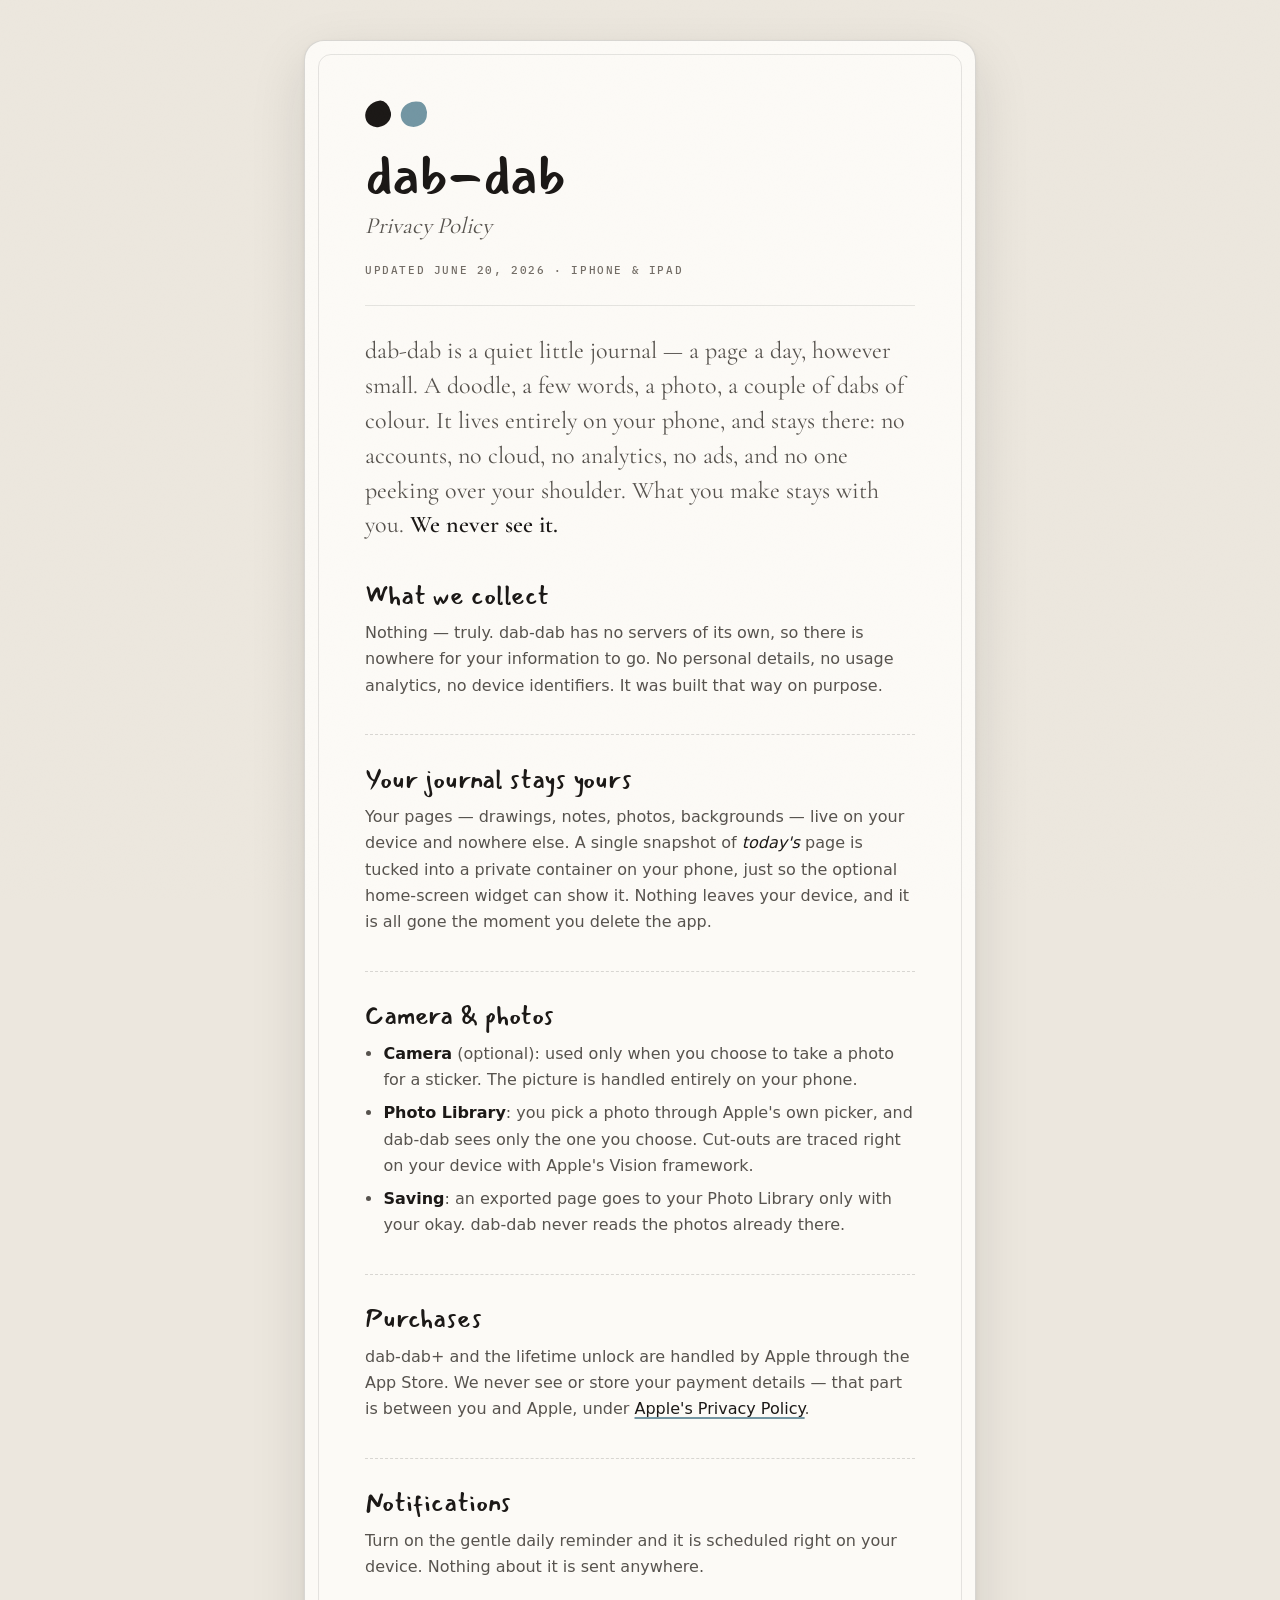
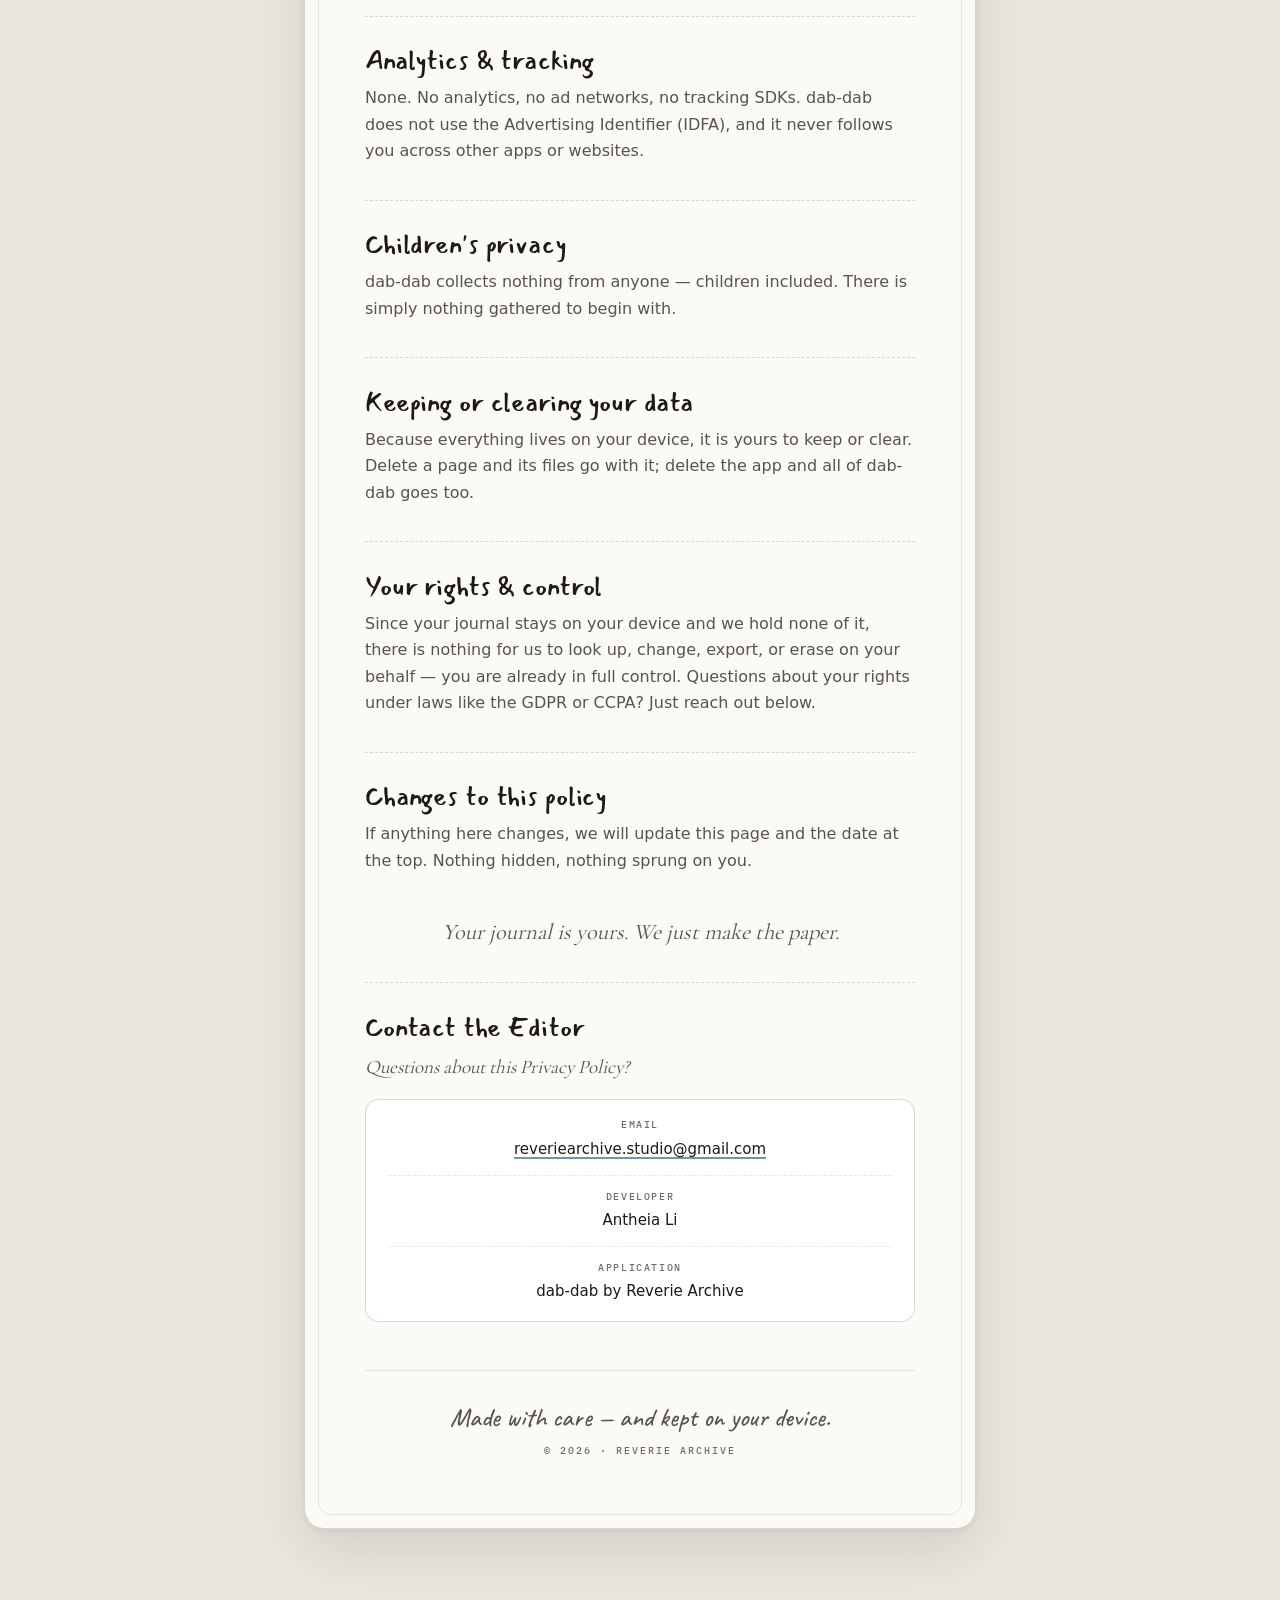
==== index.html @ 54f13fce "Add files via upload" ====
<!DOCTYPE html>
<html lang="en">
<head>
  <meta charset="utf-8">
  <meta name="viewport" content="width=device-width, initial-scale=1">
  <meta name="color-scheme" content="light dark">
  <title>dab-dab — Privacy Policy</title>
  <meta name="description" content="Privacy policy for dab-dab. A private, on-device journal that collects nothing.">

  <style>
    /* Self-hosted so this page makes ZERO network requests — fitting for a privacy policy
       (no Google Fonts hotlinking, no trackers). All faces are SIL OFL. */
    @font-face { font-family:'Mansalva'; src:url('fonts/Mansalva-Regular.ttf') format('truetype'); font-weight:400; font-display:swap; }
    @font-face { font-family:'IBM Plex Mono'; src:url('fonts/IBMPlexMono-Regular.ttf') format('truetype'); font-weight:400; font-display:swap; }
    @font-face { font-family:'IBM Plex Mono'; src:url('fonts/IBMPlexMono-Medium.ttf') format('truetype'); font-weight:500; font-display:swap; }
    @font-face { font-family:'Cormorant Garamond'; src:url('fonts/CormorantGaramond-VariableFont_wght.ttf') format('truetype'); font-weight:100 900; font-display:swap; }
    @font-face { font-family:'Caveat'; src:url('fonts/Caveat-VariableFont_wght.ttf') format('truetype'); font-weight:100 900; font-display:swap; }

    /* dab-dab design tokens (mono editorial). Light is the default; Night mirrors the app. */
    :root {
      --paper:#FCFAF6; --wall:#ECE7DE;
      --ink:#1C1917; --ink-body:#57534E; --ink-soft:#736D66;
      --line:rgba(28,25,23,0.10); --line-strong:rgba(28,25,23,0.16);
      --surface:#FFFFFF; --teal:#7396A3;
      --font-mark:'Mansalva', cursive;
      --font-mono:'IBM Plex Mono','SF Mono', ui-monospace, monospace;
      --font-serif:'Cormorant Garamond', Georgia, serif;
      --font-hand:'Caveat', cursive;
      --font-ui:-apple-system, BlinkMacSystemFont, 'Segoe UI', system-ui, sans-serif;
      --r-md:14px; --r-lg:20px;
      --grain:0.04;
    }
    @media (prefers-color-scheme: dark) {
      :root {
        --paper:#171513; --wall:#0E0D0B;
        --ink:#F2EFEA; --ink-body:#A8A29E; --ink-soft:#857F78;
        --line:rgba(242,239,234,0.12); --line-strong:rgba(242,239,234,0.2);
        --surface:#221E1A; --teal:#7DA8A3;
        --grain:0.03;
      }
    }

    * { margin:0; padding:0; box-sizing:border-box; }
    html { -webkit-text-size-adjust:100%; }
    body {
      background:var(--wall); color:var(--ink);
      font-family:var(--font-ui); font-size:16px; line-height:1.65;
      -webkit-font-smoothing:antialiased; text-rendering:optimizeLegibility;
      padding:40px 18px 72px;
    }
    /* The app's faint paper grain, laid over everything (tiny opacity keeps text crisp). */
    body::before {
      content:''; position:fixed; inset:0; z-index:50; pointer-events:none; opacity:var(--grain);
      background-image:url("data:image/svg+xml,%3Csvg width='200' height='200' xmlns='http://www.w3.org/2000/svg'%3E%3Cfilter id='n'%3E%3CfeTurbulence type='fractalNoise' baseFrequency='0.65' numOctaves='3' stitchTiles='stitch'/%3E%3C/filter%3E%3Crect width='100%25' height='100%25' filter='url(%23n)' opacity='0.15'/%3E%3C/svg%3E");
    }

    /* A single warm page, like a day in the journal. */
    .sheet {
      position:relative; max-width:42rem; margin:0 auto;
      background:var(--paper); border:1px solid var(--line-strong); border-radius:var(--r-lg);
      box-shadow:0 2px 5px rgba(28,25,23,0.06), 0 20px 56px rgba(28,25,23,0.12);
      padding:clamp(34px, 6vw, 60px);
    }
    /* A faint inset "matte" frame — the app's bordered-photo edge, applied to the page itself. */
    .sheet::after {
      content:''; position:absolute; inset:13px; pointer-events:none;
      border:1px solid var(--line); border-radius:calc(var(--r-lg) - 7px);
    }

    /* Two dry-brush dabs — the app icon, in CSS. Ink + the one drop of colour. */
    .dabs { display:flex; gap:10px; margin-bottom:20px; }
    .dab { width:26px; height:26px; border-radius:62% 38% 54% 46% / 56% 52% 48% 44%; }
    .dab.ink  { background:var(--ink);  transform:rotate(-9deg); }
    .dab.teal { background:var(--teal); transform:rotate(11deg); }

    h1 { font-family:var(--font-mark); font-weight:400; font-size:clamp(42px, 10vw, 58px);
         line-height:1; letter-spacing:-0.01em; }
    .subtitle { font-family:var(--font-serif); font-style:italic; font-size:1.45rem;
                color:var(--ink-body); margin-top:2px; }
    .meta { font-family:var(--font-mono); font-size:11px; font-weight:500; letter-spacing:1.6px;
            text-transform:uppercase; color:var(--ink-soft); margin-top:16px; }

    .rule { border:0; border-top:1px solid var(--line); margin:26px 0 28px; }

    .lede { font-family:var(--font-serif); font-size:1.5rem; line-height:1.45; color:var(--ink-body); }
    .lede strong { color:var(--ink); font-weight:600; }
    .closing { font-family:var(--font-serif); font-style:italic; font-size:1.4rem; line-height:1.4;
      color:var(--ink-body); text-align:center; margin:2.6rem 0 .2rem; }

    h2 { font-family:var(--font-mark); font-weight:400; font-size:1.6rem; line-height:1.12;
         letter-spacing:-0.005em; margin:2.2rem 0 .6rem; padding-top:1.9rem;
         border-top:1px dashed var(--line-strong); }     /* dashed section rule, like a sticker edge */
    h2:first-of-type { border-top:0; padding-top:.2rem; }
    p { margin:.55rem 0; color:var(--ink-body); }
    p.body-ink { color:var(--ink); }
    ul { padding-left:1.15rem; margin:.5rem 0; color:var(--ink-body); }
    li { margin:.42rem 0; }
    strong { color:var(--ink); font-weight:600; }
    em { color:var(--ink); }

    a { color:var(--ink); text-decoration-line:underline; text-decoration-color:var(--teal);
        text-underline-offset:3px; text-decoration-thickness:1.5px; }
    a:hover { text-decoration-thickness:2.5px; }

    .contact-sub { font-family:var(--font-serif); font-style:italic; font-size:1.2rem;
      color:var(--ink-body); margin:.1rem 0 .1rem; }
    .contact-card { margin-top:1rem; padding:4px 22px; background:var(--surface);
      border:1px solid var(--line-strong); border-radius:var(--r-md); }
    .field { display:flex; flex-direction:column; align-items:center; text-align:center; gap:3px;
             padding:13px 0; border-bottom:1px dashed var(--line); }   /* dashed field rules, echoing the dividers */
    .field:last-child { border-bottom:0; }
    .field .label { font-family:var(--font-mono); font-size:10px; font-weight:500;
      letter-spacing:1.6px; text-transform:uppercase; color:var(--ink-soft); }
    .field .value, .field a { font-family:var(--font-ui); font-size:15px; color:var(--ink); }

    footer { margin-top:3rem; padding-top:1.4rem; border-top:1px solid var(--line); text-align:center; }
    .sig { font-family:var(--font-hand); font-weight:500; font-size:1.65rem; line-height:1.2; color:var(--ink-body); }
    .imprint { font-family:var(--font-mono); font-size:10px; font-weight:500; letter-spacing:2px;
               text-transform:uppercase; color:var(--ink-soft); margin-top:8px; }

    @media (max-width:480px) { body { padding:16px 10px 48px; } .lede { font-size:1.3rem; } }
  </style>
</head>
<body>
  <main class="sheet">
    <div class="dabs" aria-hidden="true"><span class="dab ink"></span><span class="dab teal"></span></div>

    <h1>dab-dab</h1>
    <p class="subtitle">Privacy Policy</p>
    <p class="meta">Updated June 20, 2026 · iPhone &amp; iPad</p>

    <hr class="rule">

    <p class="lede">
      dab-dab is a quiet little journal — a page a day, however small. A doodle, a few words, a
      photo, a couple of dabs of colour. It lives entirely on your phone, and stays there: no
      accounts, no cloud, no analytics, no ads, and no one peeking over your shoulder. What you make
      stays with you. <strong>We never see it.</strong>
    </p>

    <h2>What we collect</h2>
    <p>
      Nothing — truly. dab-dab has no servers of its own, so there is nowhere for your information to
      go. No personal details, no usage analytics, no device identifiers. It was built that way on
      purpose.
    </p>

    <h2>Your journal stays yours</h2>
    <p>
      Your pages — drawings, notes, photos, backgrounds — live on your device and nowhere else. A
      single snapshot of <em>today's</em> page is tucked into a private container on your phone, just
      so the optional home-screen widget can show it. Nothing leaves your device, and it is all gone
      the moment you delete the app.
    </p>

    <h2>Camera &amp; photos</h2>
    <ul>
      <li><strong>Camera</strong> (optional): used only when you choose to take a photo for a sticker.
        The picture is handled entirely on your phone.</li>
      <li><strong>Photo Library</strong>: you pick a photo through Apple's own picker, and dab-dab
        sees only the one you choose. Cut-outs are traced right on your device with Apple's Vision
        framework.</li>
      <li><strong>Saving</strong>: an exported page goes to your Photo Library only with your okay.
        dab-dab never reads the photos already there.</li>
    </ul>

    <h2>Purchases</h2>
    <p>
      dab-dab+ and the lifetime unlock are handled by Apple through the App Store. We never see or
      store your payment details — that part is between you and Apple, under
      <a href="https://www.apple.com/legal/privacy/">Apple's Privacy Policy</a>.
    </p>

    <h2>Notifications</h2>
    <p>
      Turn on the gentle daily reminder and it is scheduled right on your device. Nothing about it is
      sent anywhere.
    </p>

    <h2>Analytics &amp; tracking</h2>
    <p>
      None. No analytics, no ad networks, no tracking SDKs. dab-dab does not use the Advertising
      Identifier (IDFA), and it never follows you across other apps or websites.
    </p>

    <h2>Children's privacy</h2>
    <p>
      dab-dab collects nothing from anyone — children included. There is simply nothing gathered to
      begin with.
    </p>

    <h2>Keeping or clearing your data</h2>
    <p>
      Because everything lives on your device, it is yours to keep or clear. Delete a page and its
      files go with it; delete the app and all of dab-dab goes too.
    </p>

    <h2>Your rights &amp; control</h2>
    <p>
      Since your journal stays on your device and we hold none of it, there is nothing for us to look
      up, change, export, or erase on your behalf — you are already in full control. Questions about
      your rights under laws like the GDPR or CCPA? Just reach out below.
    </p>

    <h2>Changes to this policy</h2>
    <p>
      If anything here changes, we will update this page and the date at the top. Nothing hidden,
      nothing sprung on you.
    </p>

    <p class="closing">Your journal is yours. We just make the paper.</p>

    <h2>Contact the Editor</h2>
    <p class="contact-sub">Questions about this Privacy Policy?</p>
    <div class="contact-card">
      <div class="field">
        <span class="label">Email</span>
        <a href="mailto:reveriearchive.studio@gmail.com">reveriearchive.studio@gmail.com</a>
      </div>
      <div class="field">
        <span class="label">Developer</span>
        <span class="value">Antheia Li</span>
      </div>
      <div class="field">
        <span class="label">Application</span>
        <span class="value">dab-dab by Reverie Archive</span>
      </div>
    </div>

    <footer>
      <p class="sig">Made with care — and kept on your device.</p>
      <p class="imprint">© 2026 · Reverie Archive</p>
    </footer>
  </main>
</body>
</html>
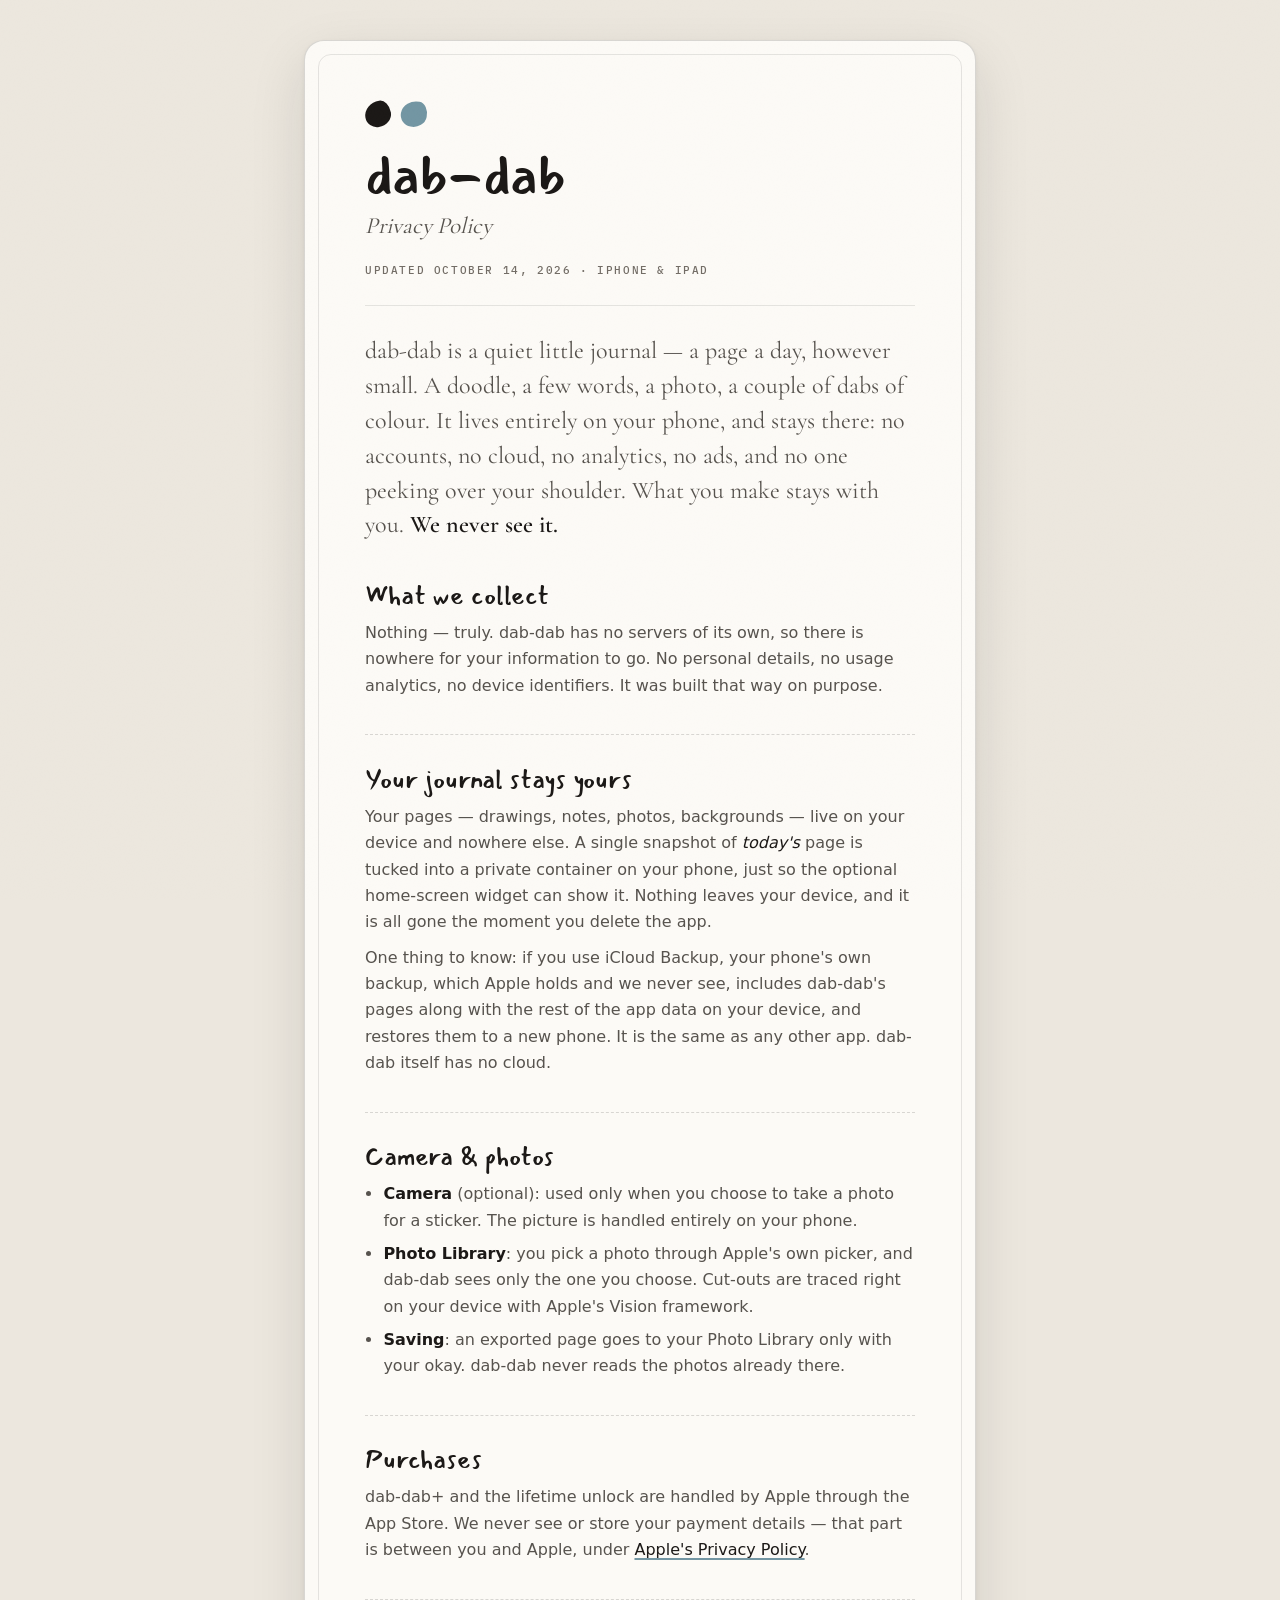
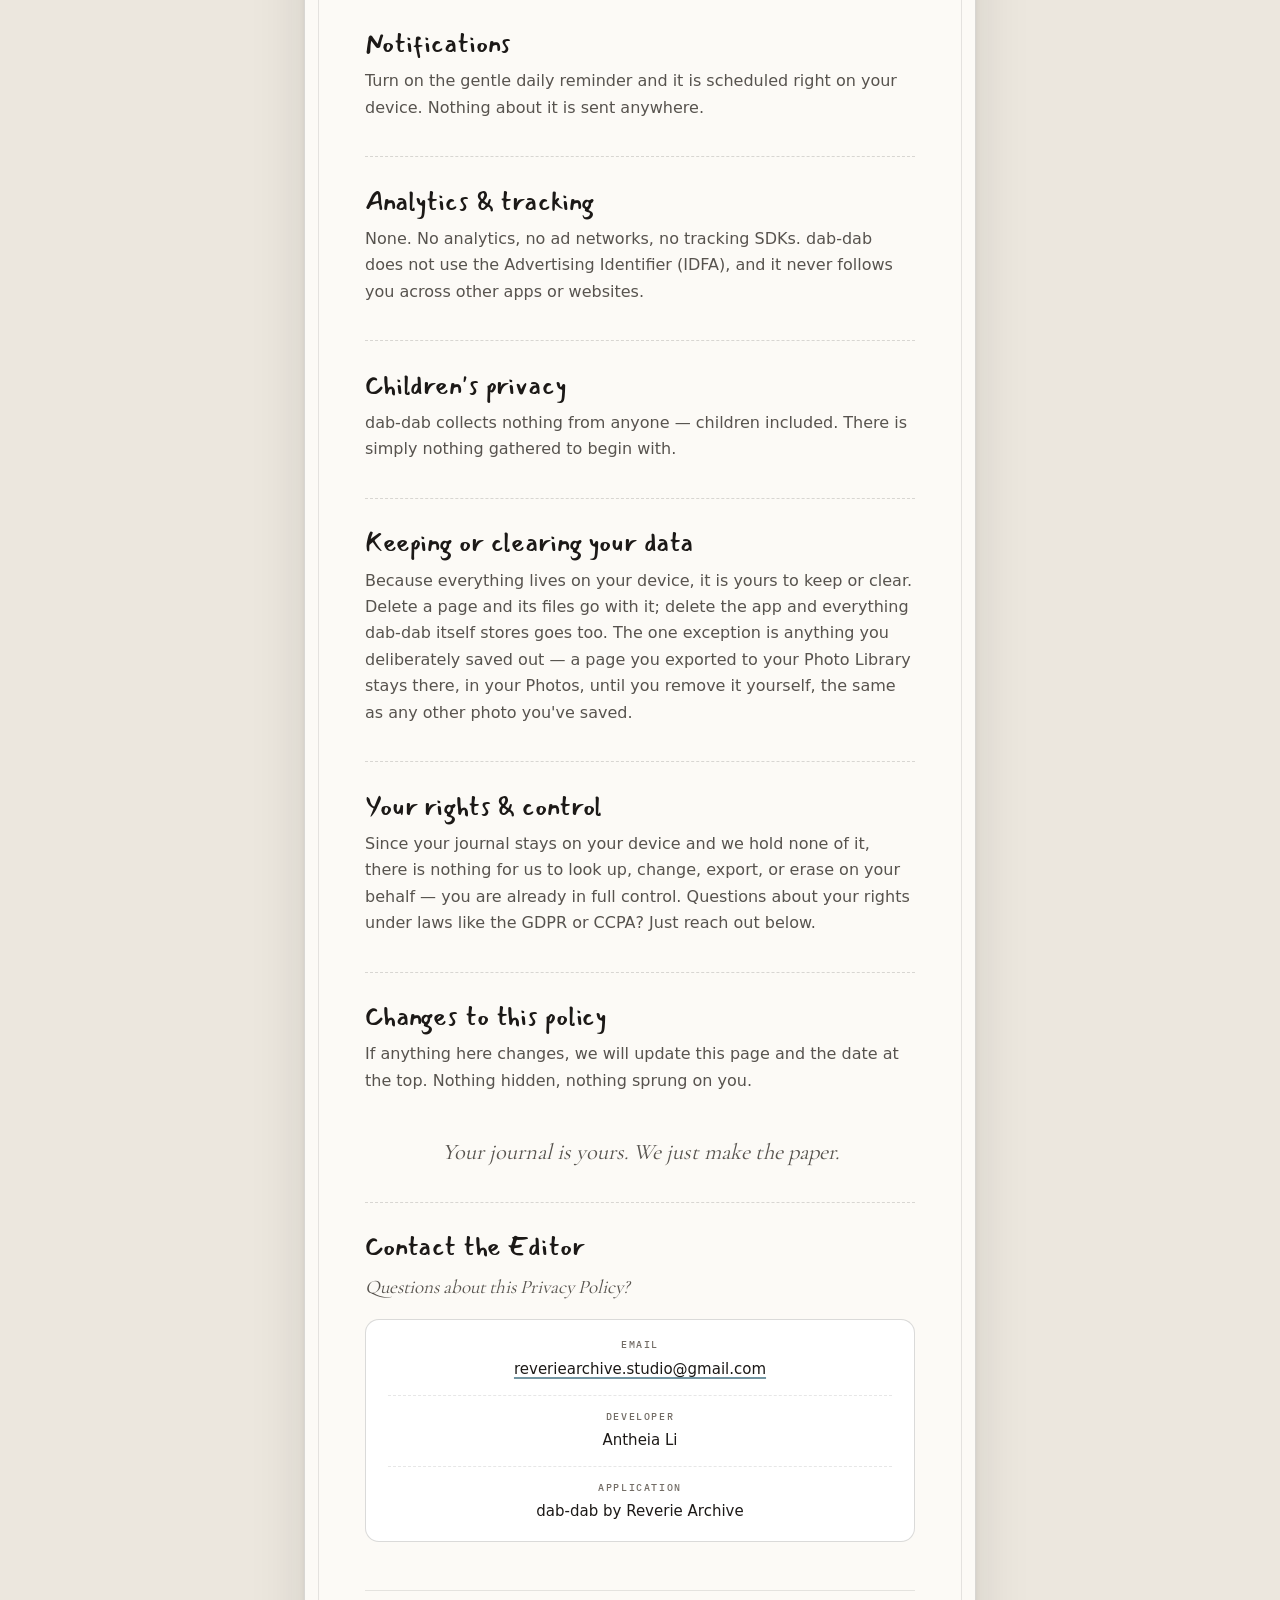
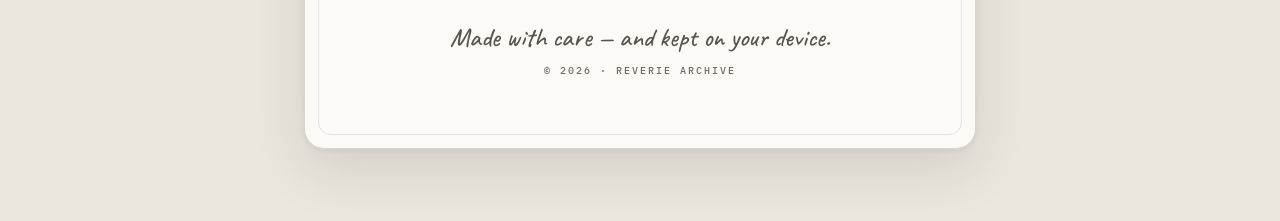
==== commit 704b4486: "Add files via upload" ====
--- a/index.html
+++ b/index.html
@@ -127,7 +127,7 @@
 
     <h1>dab-dab</h1>
     <p class="subtitle">Privacy Policy</p>
-    <p class="meta">Updated June 20, 2026 · iPhone &amp; iPad</p>
+    <p class="meta">Updated October 14, 2026 · iPhone &amp; iPad</p>
 
     <hr class="rule">
 
@@ -151,6 +151,11 @@
       single snapshot of <em>today's</em> page is tucked into a private container on your phone, just
       so the optional home-screen widget can show it. Nothing leaves your device, and it is all gone
       the moment you delete the app.
+    </p>
+    <p>
+      One thing to know: if you use iCloud Backup, your phone's own backup, which Apple holds and we
+      never see, includes dab-dab's pages along with the rest of the app data on your device, and
+      restores them to a new phone. It is the same as any other app. dab-dab itself has no cloud.
     </p>
 
     <h2>Camera &amp; photos</h2>
@@ -192,7 +197,10 @@
     <h2>Keeping or clearing your data</h2>
     <p>
       Because everything lives on your device, it is yours to keep or clear. Delete a page and its
-      files go with it; delete the app and all of dab-dab goes too.
+      files go with it; delete the app and everything dab-dab itself stores goes too. The one
+      exception is anything you deliberately saved out — a page you exported to your Photo Library
+      stays there, in your Photos, until you remove it yourself, the same as any other photo you've
+      saved.
     </p>
 
     <h2>Your rights &amp; control</h2>
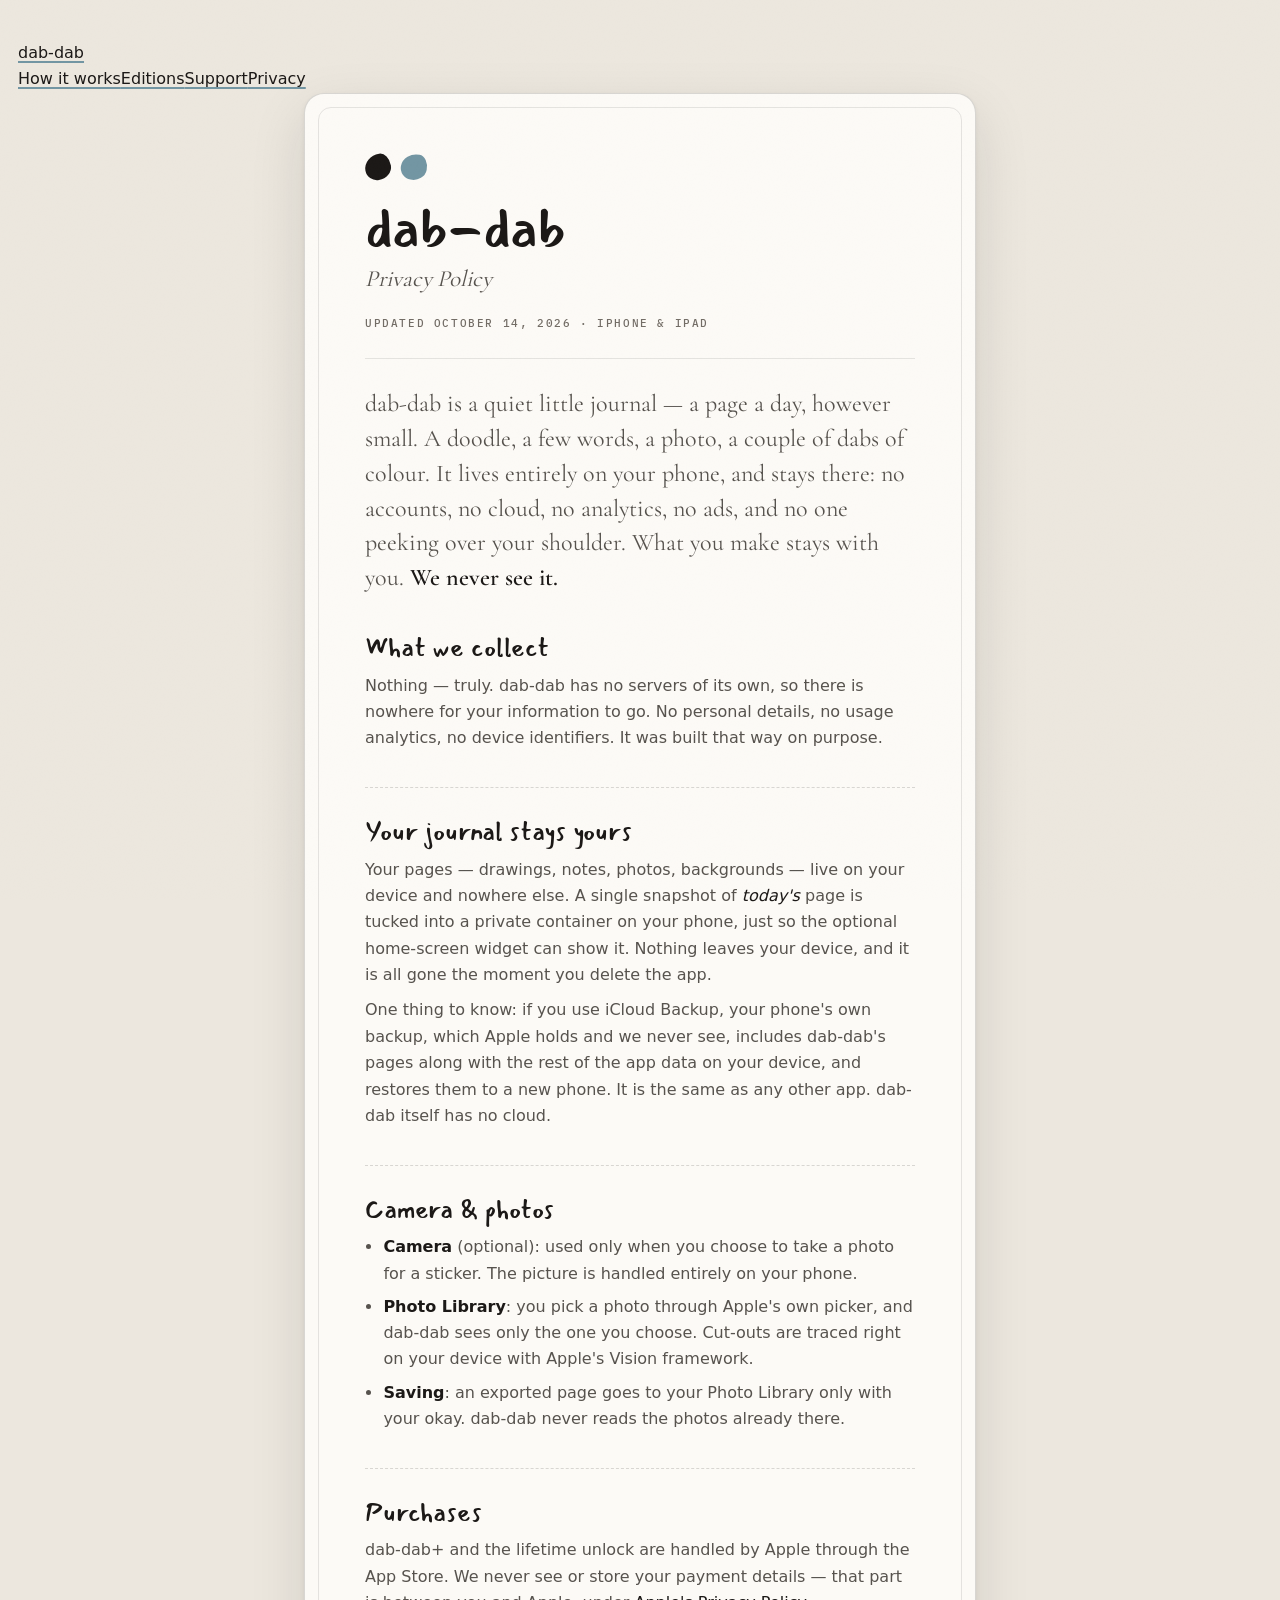
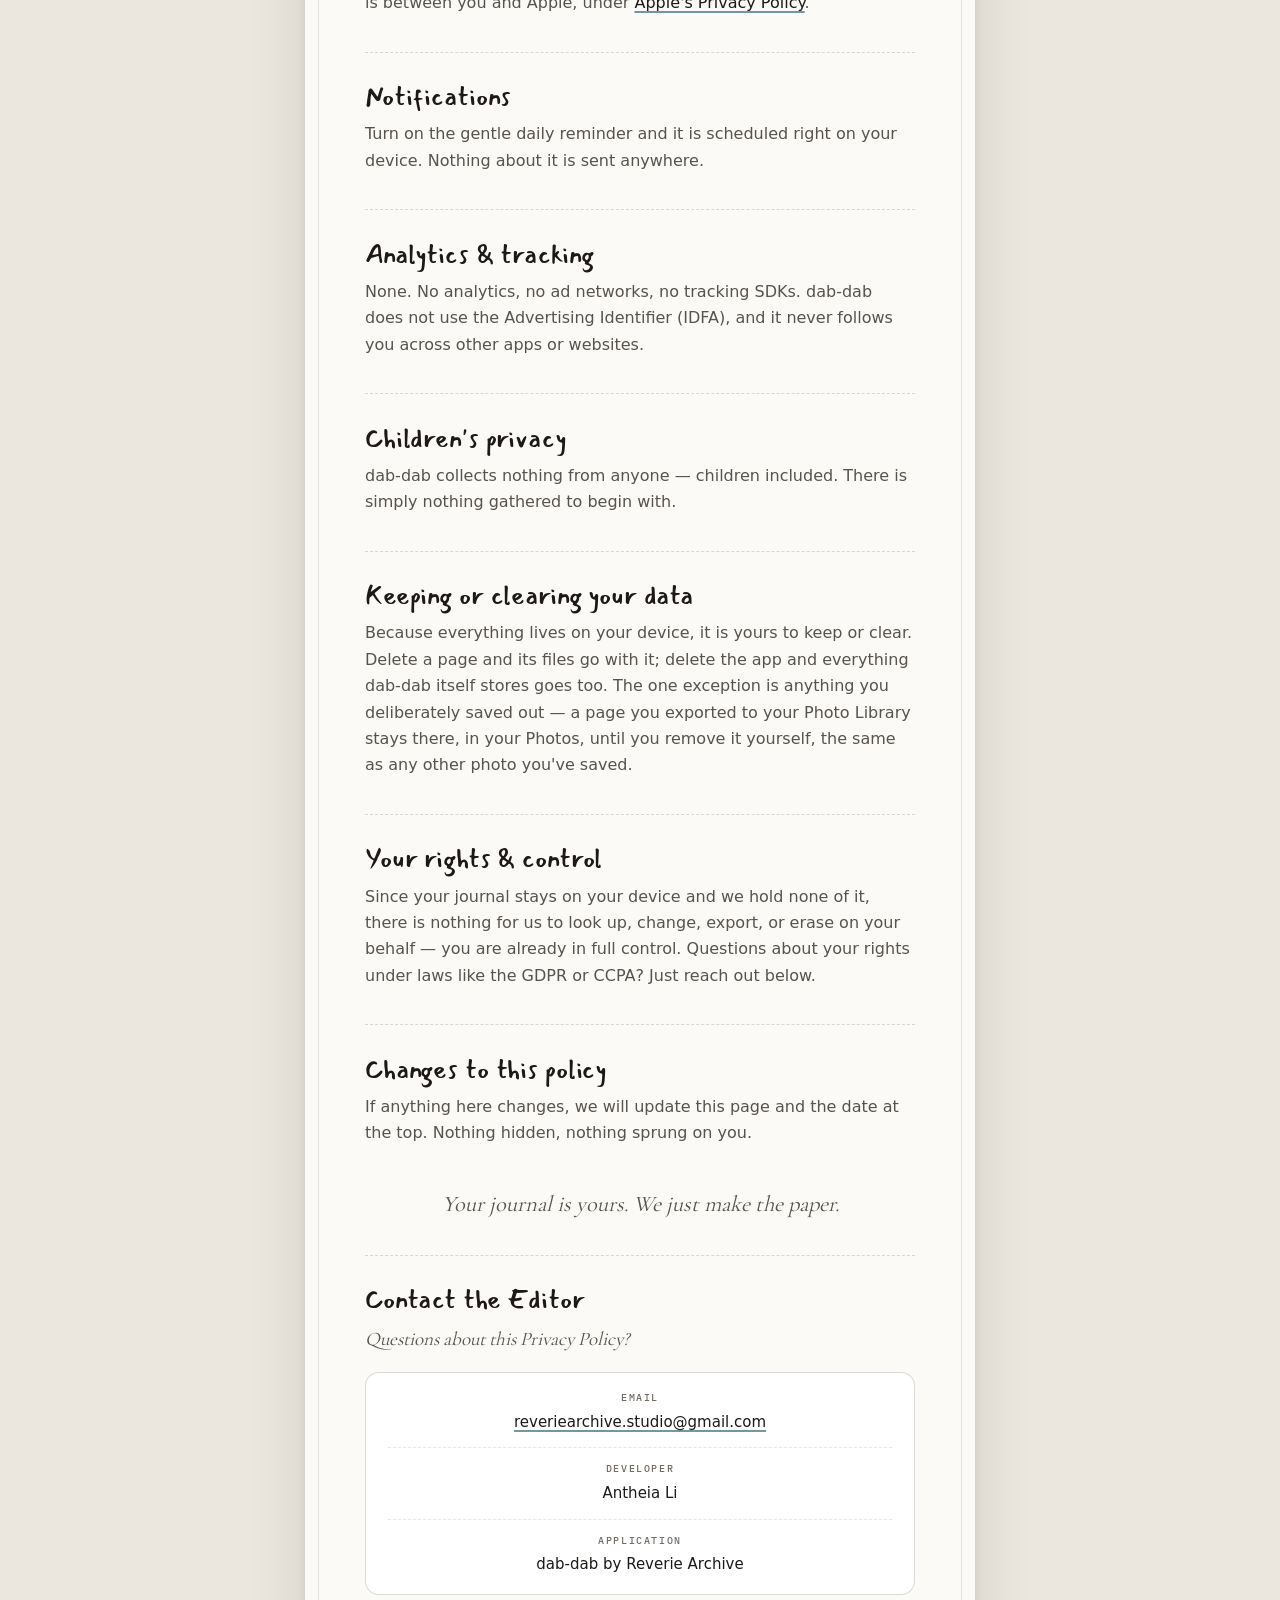
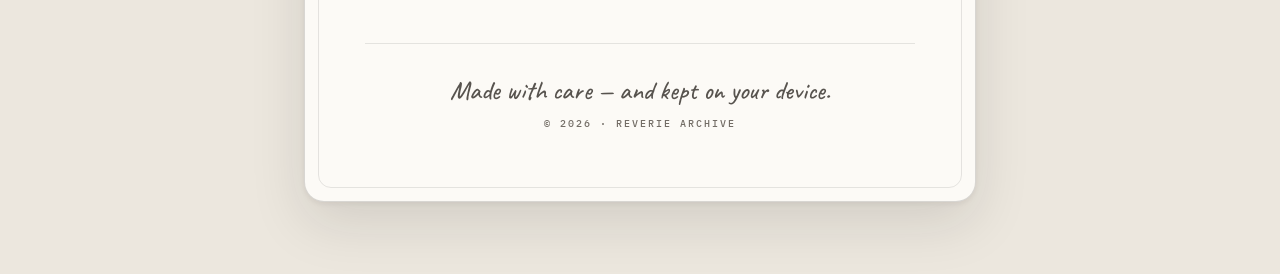
==== commit c1282eb0: "Add files via upload" ====
--- a/index.html
+++ b/index.html
@@ -120,8 +120,15 @@
 
     @media (max-width:480px) { body { padding:16px 10px 48px; } .lede { font-size:1.3rem; } }
   </style>
+  <link rel="stylesheet" href="styles.css">
 </head>
 <body>
+  <header class="site-header">
+    <nav class="nav" aria-label="Primary navigation">
+      <a class="wordmark" href="https://dab-dab.antheiayl.chatgpt.site/">dab-dab</a>
+      <div class="nav-links"><a href="https://dab-dab.antheiayl.chatgpt.site/how-it-works">How it works</a><a href="https://dab-dab.antheiayl.chatgpt.site/editions">Editions</a><a href="support.html">Support</a><a href="index.html" aria-current="page">Privacy</a></div>
+    </nav>
+  </header>
   <main class="sheet">
     <div class="dabs" aria-hidden="true"><span class="dab ink"></span><span class="dab teal"></span></div>
 
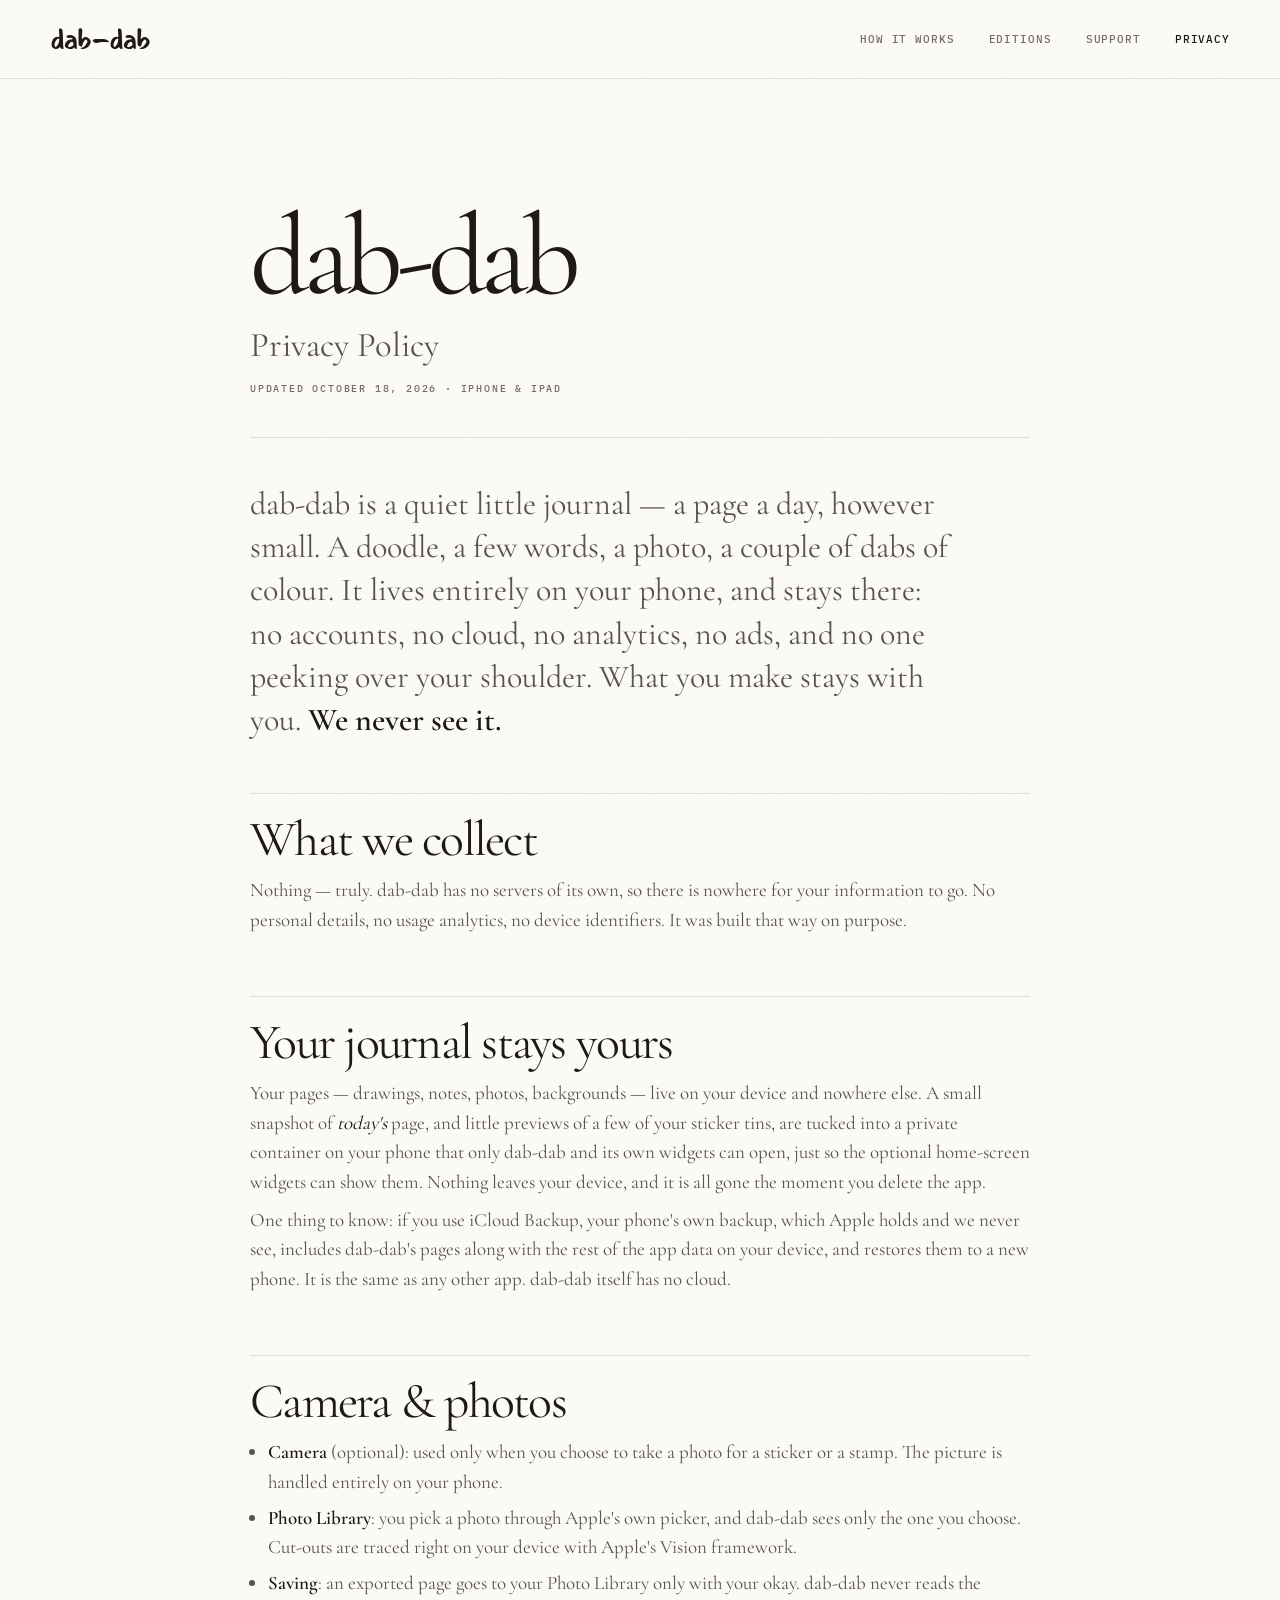
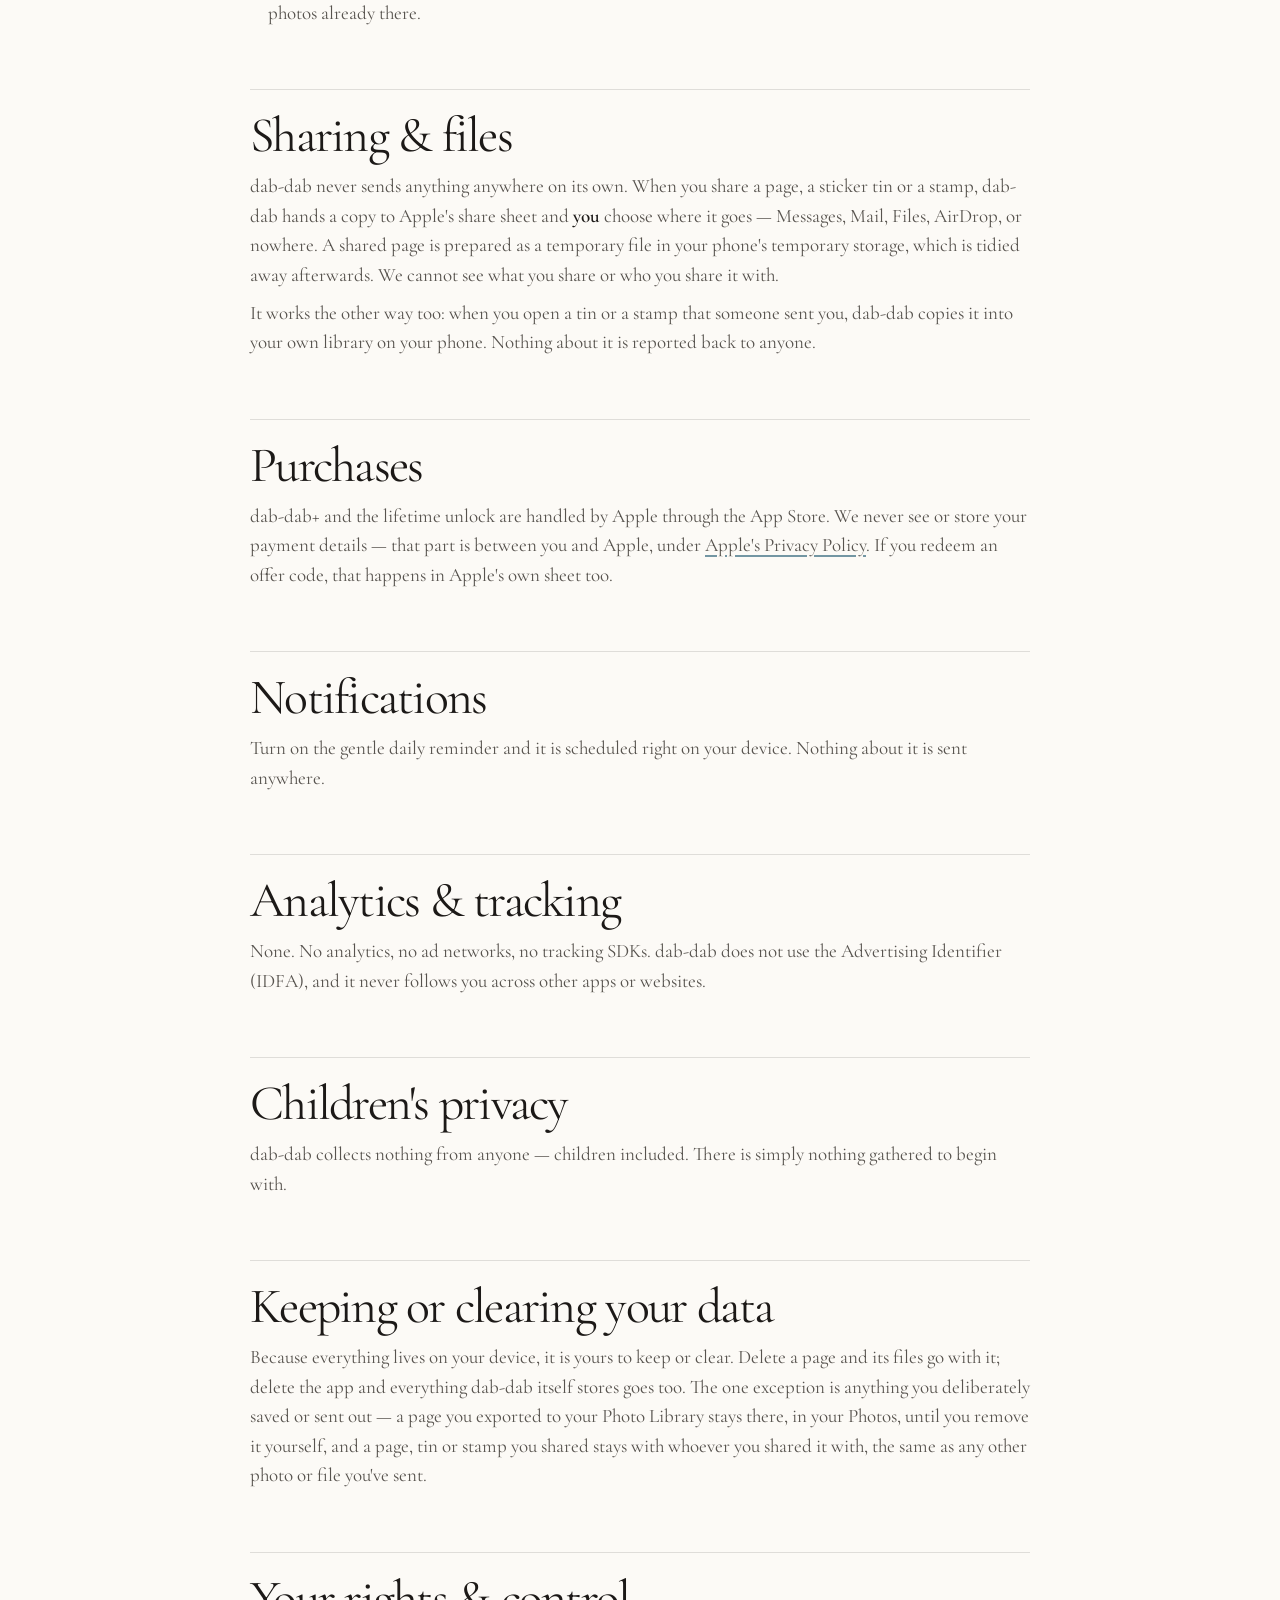
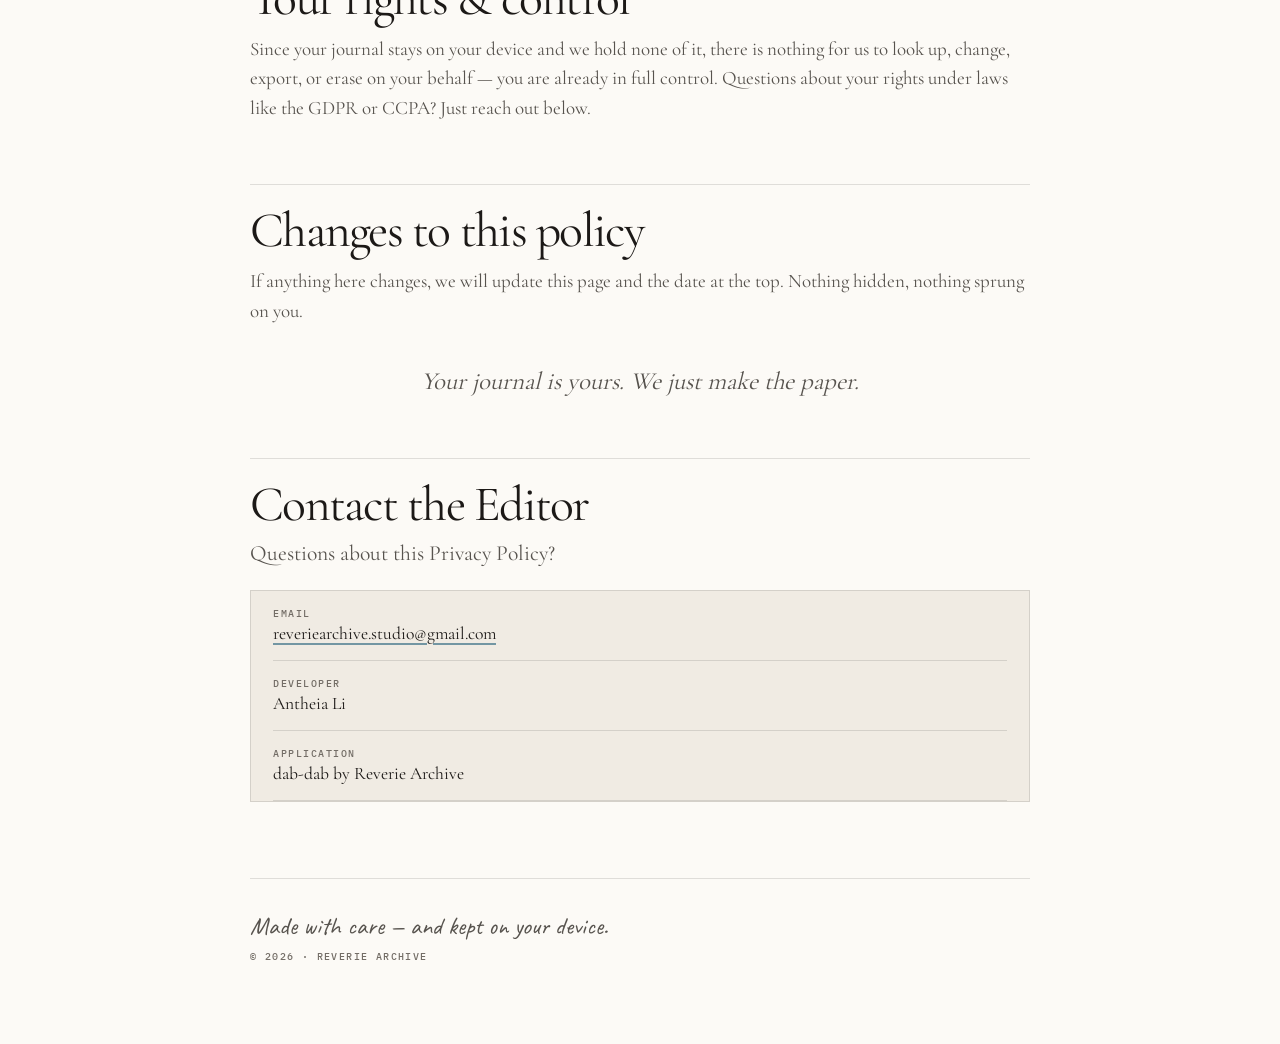
==== commit 41241e83: "Add files via upload" ====
--- a/index.html
+++ b/index.html
@@ -134,7 +134,7 @@
 
     <h1>dab-dab</h1>
     <p class="subtitle">Privacy Policy</p>
-    <p class="meta">Updated October 14, 2026 · iPhone &amp; iPad</p>
+    <p class="meta">Updated October 18, 2026 · iPhone &amp; iPad</p>
 
     <hr class="rule">
 
@@ -155,9 +155,10 @@
     <h2>Your journal stays yours</h2>
     <p>
       Your pages — drawings, notes, photos, backgrounds — live on your device and nowhere else. A
-      single snapshot of <em>today's</em> page is tucked into a private container on your phone, just
-      so the optional home-screen widget can show it. Nothing leaves your device, and it is all gone
-      the moment you delete the app.
+      small snapshot of <em>today's</em> page, and little previews of a few of your sticker tins, are
+      tucked into a private container on your phone that only dab-dab and its own widgets can open,
+      just so the optional home-screen widgets can show them. Nothing leaves your device, and it is
+      all gone the moment you delete the app.
     </p>
     <p>
       One thing to know: if you use iCloud Backup, your phone's own backup, which Apple holds and we
@@ -167,8 +168,8 @@
 
     <h2>Camera &amp; photos</h2>
     <ul>
-      <li><strong>Camera</strong> (optional): used only when you choose to take a photo for a sticker.
-        The picture is handled entirely on your phone.</li>
+      <li><strong>Camera</strong> (optional): used only when you choose to take a photo for a sticker
+        or a stamp. The picture is handled entirely on your phone.</li>
       <li><strong>Photo Library</strong>: you pick a photo through Apple's own picker, and dab-dab
         sees only the one you choose. Cut-outs are traced right on your device with Apple's Vision
         framework.</li>
@@ -176,11 +177,25 @@
         dab-dab never reads the photos already there.</li>
     </ul>
 
+    <h2>Sharing &amp; files</h2>
+    <p>
+      dab-dab never sends anything anywhere on its own. When you share a page, a sticker tin or a
+      stamp, dab-dab hands a copy to Apple's share sheet and <strong>you</strong> choose where it goes
+      — Messages, Mail, Files, AirDrop, or nowhere. A shared page is prepared as a temporary file in
+      your phone's temporary storage, which is tidied away afterwards. We cannot see what you share
+      or who you share it with.
+    </p>
+    <p>
+      It works the other way too: when you open a tin or a stamp that someone sent you, dab-dab copies
+      it into your own library on your phone. Nothing about it is reported back to anyone.
+    </p>
+
     <h2>Purchases</h2>
     <p>
       dab-dab+ and the lifetime unlock are handled by Apple through the App Store. We never see or
       store your payment details — that part is between you and Apple, under
-      <a href="https://www.apple.com/legal/privacy/">Apple's Privacy Policy</a>.
+      <a href="https://www.apple.com/legal/privacy/">Apple's Privacy Policy</a>. If you redeem an
+      offer code, that happens in Apple's own sheet too.
     </p>
 
     <h2>Notifications</h2>
@@ -205,9 +220,9 @@
     <p>
       Because everything lives on your device, it is yours to keep or clear. Delete a page and its
       files go with it; delete the app and everything dab-dab itself stores goes too. The one
-      exception is anything you deliberately saved out — a page you exported to your Photo Library
-      stays there, in your Photos, until you remove it yourself, the same as any other photo you've
-      saved.
+      exception is anything you deliberately saved or sent out — a page you exported to your Photo
+      Library stays there, in your Photos, until you remove it yourself, and a page, tin or stamp you
+      shared stays with whoever you shared it with, the same as any other photo or file you've sent.
     </p>
 
     <h2>Your rights &amp; control</h2>
--- a/styles.css
+++ b/styles.css
@@ -0,0 +1,112 @@
+:root {
+  --paper: #fcfaf6;
+  --cream: #f0ebe3;
+  --stone: #dbd6cc;
+  --ink: #1c1917;
+  --body: #57534e;
+  --soft: #736d66;
+  --line: rgba(28, 25, 23, .13);
+  --line-strong: rgba(28, 25, 23, .22);
+  --teal: #7396a3;
+  --terracotta: #b5613f;
+  --serif: 'Cormorant Garamond', Georgia, serif;
+  --mono: 'IBM Plex Mono', ui-monospace, monospace;
+  --hand: Caveat, cursive;
+  --mark: Mansalva, cursive;
+}
+
+* { box-sizing: border-box; }
+html { scroll-behavior: smooth; }
+body {
+  margin: 0;
+  padding: 0 0 72px;
+  background: var(--paper);
+  color: var(--ink);
+  font-family: var(--serif);
+  font-size: 19px;
+  line-height: 1.55;
+  -webkit-font-smoothing: antialiased;
+}
+body::before {
+  opacity: .035 !important;
+  background-image: url("data:image/svg+xml,%3Csvg width='180' height='180' xmlns='http://www.w3.org/2000/svg'%3E%3Cfilter id='n'%3E%3CfeTurbulence type='fractalNoise' baseFrequency='.72' numOctaves='3' stitchTiles='stitch'/%3E%3C/filter%3E%3Crect width='100%25' height='100%25' filter='url(%23n)' opacity='.35'/%3E%3C/svg%3E") !important;
+}
+a { color: inherit; text-decoration-color: var(--teal); text-underline-offset: 4px; }
+
+.site-header {
+  position: sticky;
+  top: 0;
+  z-index: 10;
+  border-bottom: 1px solid var(--line);
+  background: rgba(252,250,246,.9);
+  backdrop-filter: blur(14px);
+}
+.nav {
+  width: min(calc(100% - 40px), 1180px);
+  min-height: 78px;
+  margin: auto;
+  display: flex;
+  align-items: center;
+  justify-content: space-between;
+  gap: 24px;
+}
+.wordmark { color: var(--ink); font: 31px var(--mark); letter-spacing: -.03em; text-decoration: none; }
+.nav-links { display: flex; gap: clamp(14px, 3vw, 34px); align-items: center; font: 500 11px var(--mono); letter-spacing: .08em; text-transform: uppercase; }
+.nav-links a { color: var(--soft); text-decoration: none; }
+.nav-links a:hover, .nav-links a[aria-current='page'] { color: var(--ink); }
+
+.sheet {
+  max-width: 820px !important;
+  margin: 0 auto !important;
+  padding: clamp(78px, 10vw, 140px) 20px 0 !important;
+  background: transparent !important;
+  border: 0 !important;
+  border-radius: 0 !important;
+  box-shadow: none !important;
+}
+.sheet::after { display: none !important; }
+.dabs { display: none !important; }
+.sheet h1 {
+  margin: 0;
+  color: var(--ink);
+  font: 400 clamp(4rem, 9vw, 7.8rem)/.86 var(--serif);
+  letter-spacing: -.055em;
+}
+.subtitle { margin-top: 20px !important; color: var(--body) !important; font: 400 clamp(1.5rem, 2.7vw, 2.2rem)/1.1 var(--serif) !important; font-style: normal !important; }
+.meta { margin-top: 18px !important; color: var(--soft) !important; font: 500 10px/1.3 var(--mono) !important; letter-spacing: .18em !important; }
+.rule { margin: 42px 0 44px !important; border-color: var(--line) !important; }
+.lede { max-width: 700px; color: var(--body) !important; font: 400 clamp(1.45rem, 2.5vw, 2rem)/1.35 var(--serif) !important; }
+.sheet p, .sheet li { color: var(--body); }
+.sheet h2 {
+  margin: 62px 0 12px !important;
+  padding: 22px 0 0 !important;
+  border-top: 1px solid var(--line) !important;
+  color: var(--ink);
+  font: 400 clamp(2rem, 4vw, 3.1rem)/.95 var(--serif) !important;
+  letter-spacing: -.035em !important;
+}
+.sheet h2:first-of-type { margin-top: 52px !important; padding-top: 22px !important; border-top: 1px solid var(--line) !important; }
+.sheet strong { color: var(--ink); }
+.sheet em { color: var(--ink); }
+.contact-sub { color: var(--body) !important; font: 400 1.35rem var(--serif) !important; font-style: normal !important; }
+.contact-card { margin-top: 24px !important; padding: 0 22px !important; background: var(--cream) !important; border: 1px solid var(--line) !important; border-radius: 0 !important; }
+.field { align-items: flex-start !important; text-align: left !important; padding: 16px 0 !important; border-bottom: 1px solid var(--line) !important; }
+.field .label { color: var(--soft) !important; font: 500 10px var(--mono) !important; letter-spacing: .15em !important; }
+.field .value, .field a { color: var(--ink) !important; font: 400 1.1rem var(--serif) !important; }
+.closing { color: var(--body) !important; font: 400 1.55rem/1.2 var(--serif) !important; font-style: italic !important; }
+.sheet footer { margin-top: 76px !important; padding: 22px 0 0 !important; border-top: 1px solid var(--line) !important; text-align: left !important; }
+.sig { color: var(--body) !important; font: 400 1.55rem var(--hand) !important; }
+.imprint { color: var(--soft) !important; font: 500 10px var(--mono) !important; letter-spacing: .14em !important; }
+
+@media (max-width: 700px) {
+  .nav { min-height: 68px; width: min(calc(100% - 28px), 1180px); }
+  .nav-links { gap: 12px; font-size: 9px; }
+  .sheet { padding-top: 74px !important; }
+}
+@media (max-width: 520px) {
+  body { font-size: 17px; }
+  .nav-links { gap: 7px; font-size: 8px; letter-spacing: .04em; }
+  .wordmark { font-size: 27px; }
+  .sheet { padding-inline: 14px !important; }
+  .sheet h1 { font-size: clamp(3.7rem, 18vw, 5.8rem); }
+}
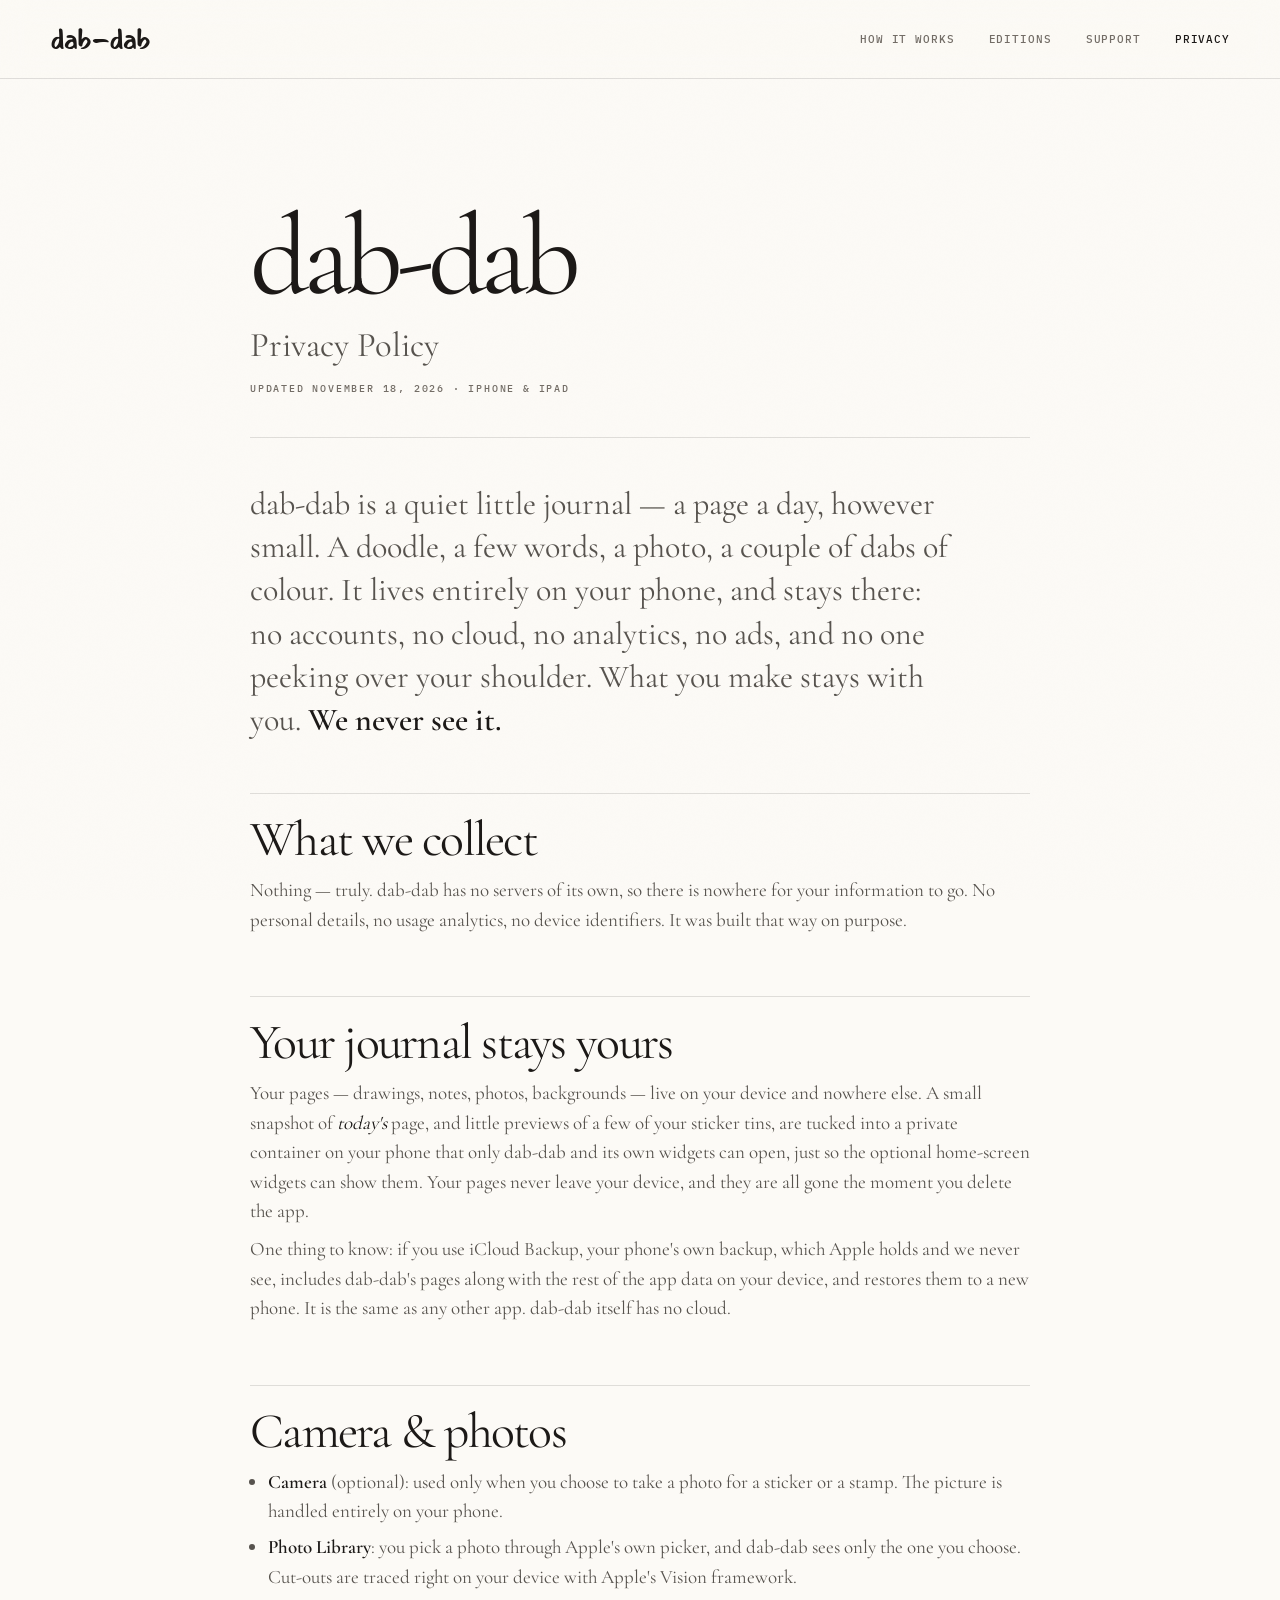
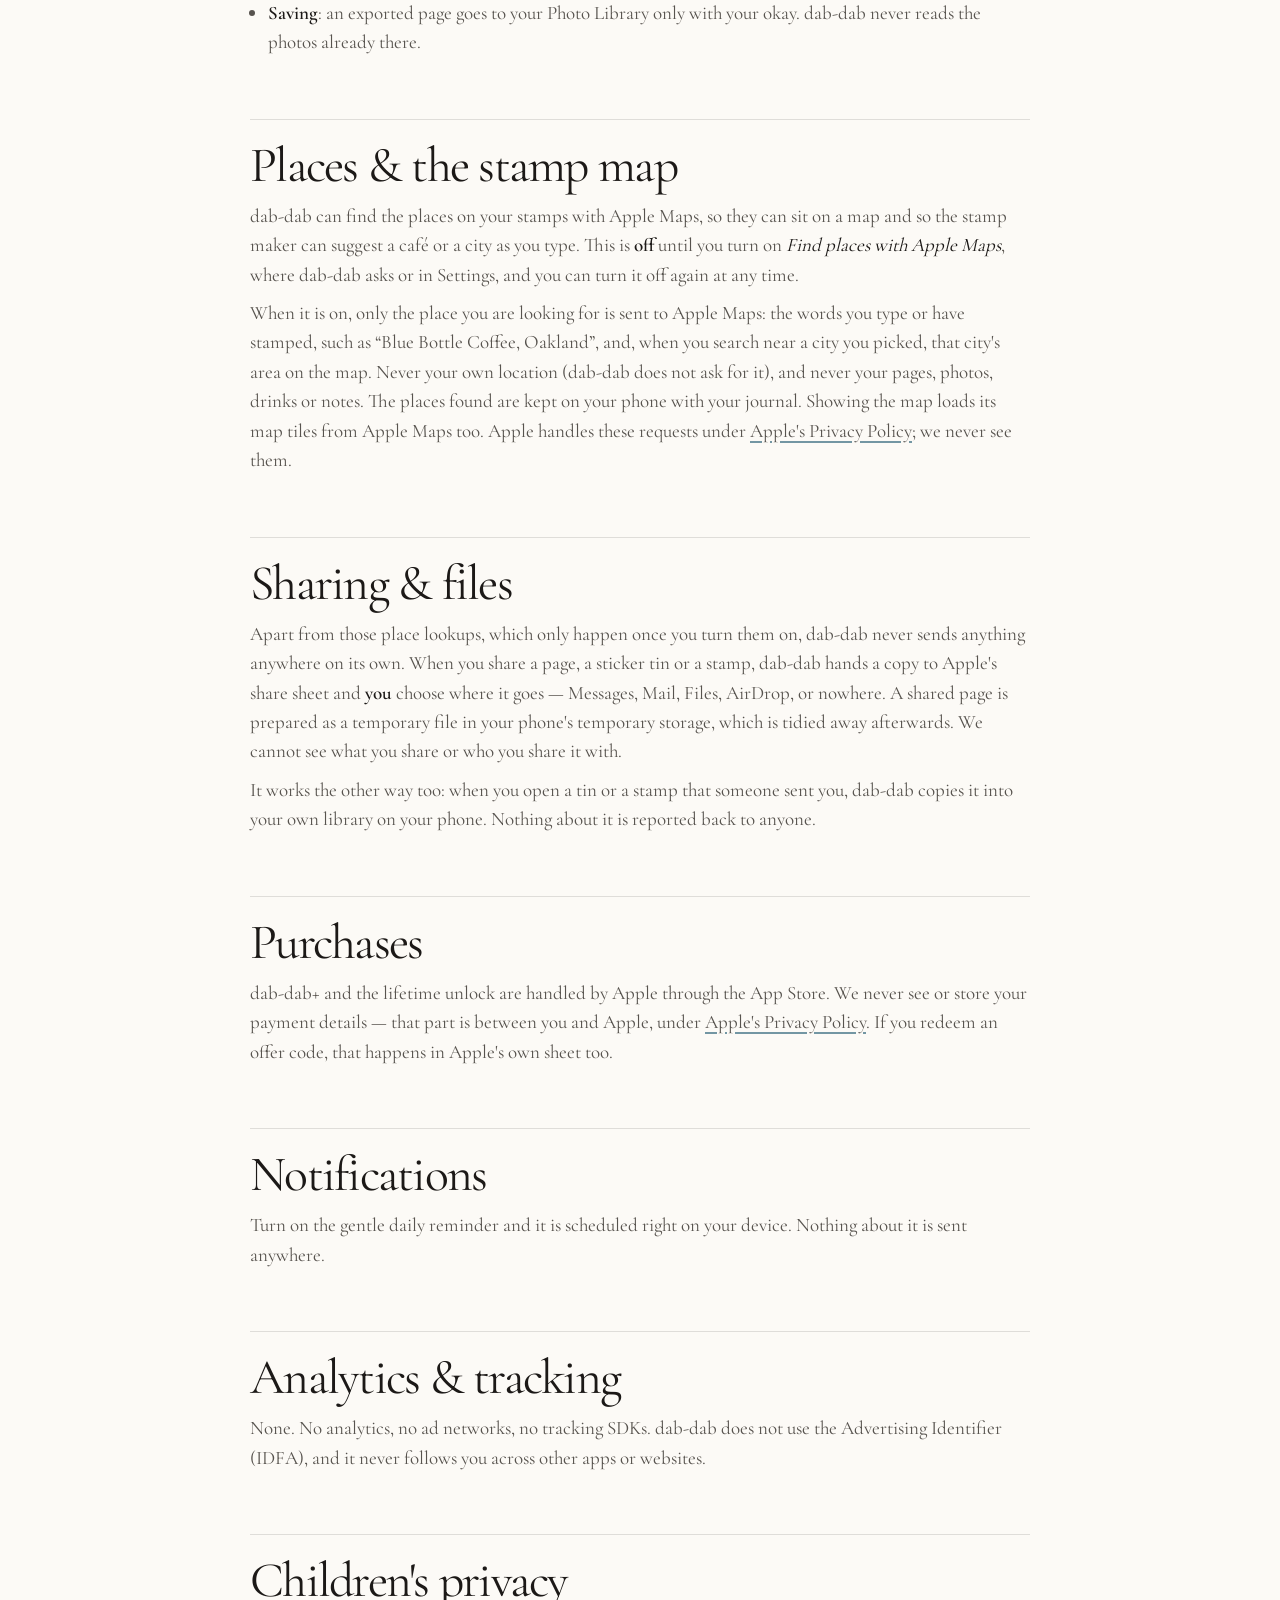
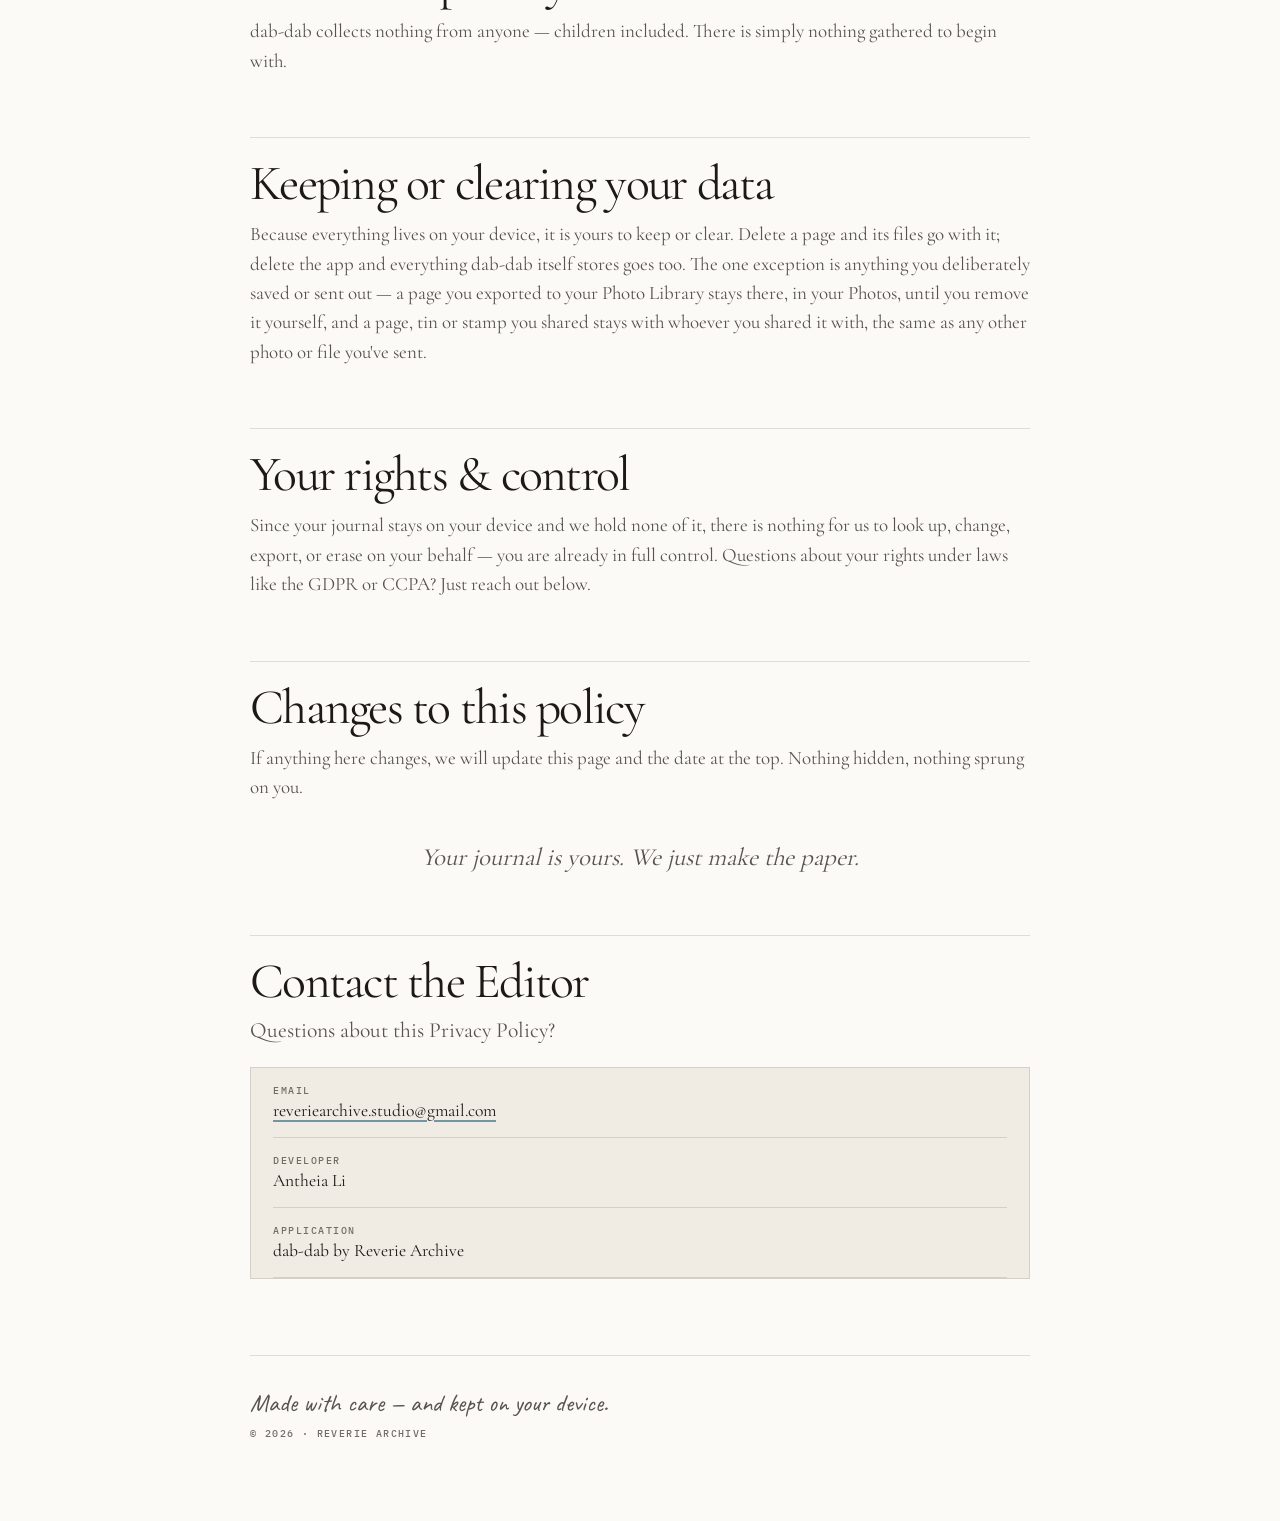
==== commit 52a28be1: "Add files via upload" ====
--- a/index.html
+++ b/index.html
@@ -125,8 +125,8 @@
 <body>
   <header class="site-header">
     <nav class="nav" aria-label="Primary navigation">
-      <a class="wordmark" href="https://dab-dab.antheiayl.chatgpt.site/">dab-dab</a>
-      <div class="nav-links"><a href="https://dab-dab.antheiayl.chatgpt.site/how-it-works">How it works</a><a href="https://dab-dab.antheiayl.chatgpt.site/editions">Editions</a><a href="support.html">Support</a><a href="index.html" aria-current="page">Privacy</a></div>
+      <a class="wordmark" href="https://reveriearchive-studio.github.io/dab-dab/">dab-dab</a>
+      <div class="nav-links"><a href="https://reveriearchive-studio.github.io/dab-dab/how-it-works.html">How it works</a><a href="https://reveriearchive-studio.github.io/dab-dab/editions.html">Editions</a><a href="support.html">Support</a><a href="index.html" aria-current="page">Privacy</a></div>
     </nav>
   </header>
   <main class="sheet">
@@ -134,7 +134,7 @@
 
     <h1>dab-dab</h1>
     <p class="subtitle">Privacy Policy</p>
-    <p class="meta">Updated October 18, 2026 · iPhone &amp; iPad</p>
+    <p class="meta">Updated November 18, 2026 · iPhone &amp; iPad</p>
 
     <hr class="rule">
 
@@ -157,8 +157,8 @@
       Your pages — drawings, notes, photos, backgrounds — live on your device and nowhere else. A
       small snapshot of <em>today's</em> page, and little previews of a few of your sticker tins, are
       tucked into a private container on your phone that only dab-dab and its own widgets can open,
-      just so the optional home-screen widgets can show them. Nothing leaves your device, and it is
-      all gone the moment you delete the app.
+      just so the optional home-screen widgets can show them. Your pages never leave your device, and
+      they are all gone the moment you delete the app.
     </p>
     <p>
       One thing to know: if you use iCloud Backup, your phone's own backup, which Apple holds and we
@@ -177,9 +177,27 @@
         dab-dab never reads the photos already there.</li>
     </ul>
 
+    <h2>Places &amp; the stamp map</h2>
+    <p>
+      dab-dab can find the places on your stamps with Apple Maps, so they can sit on a map and so the
+      stamp maker can suggest a caf&eacute; or a city as you type. This is <strong>off</strong> until
+      you turn on <em>Find places with Apple Maps</em>, where dab-dab asks or in Settings, and you can
+      turn it off again at any time.
+    </p>
+    <p>
+      When it is on, only the place you are looking for is sent to Apple Maps: the words you type or
+      have stamped, such as &ldquo;Blue Bottle Coffee, Oakland&rdquo;, and, when you search near a
+      city you picked, that city's area on the map. Never your own location (dab-dab does not ask for
+      it), and never your pages, photos, drinks or notes. The places found are kept on your phone with
+      your journal. Showing the map loads its map tiles from Apple Maps too. Apple handles these requests
+      under <a href="https://www.apple.com/legal/privacy/">Apple's Privacy Policy</a>; we never see
+      them.
+    </p>
+
     <h2>Sharing &amp; files</h2>
     <p>
-      dab-dab never sends anything anywhere on its own. When you share a page, a sticker tin or a
+      Apart from those place lookups, which only happen once you turn them on, dab-dab never sends
+      anything anywhere on its own. When you share a page, a sticker tin or a
       stamp, dab-dab hands a copy to Apple's share sheet and <strong>you</strong> choose where it goes
       — Messages, Mail, Files, AirDrop, or nowhere. A shared page is prepared as a temporary file in
       your phone's temporary storage, which is tidied away afterwards. We cannot see what you share
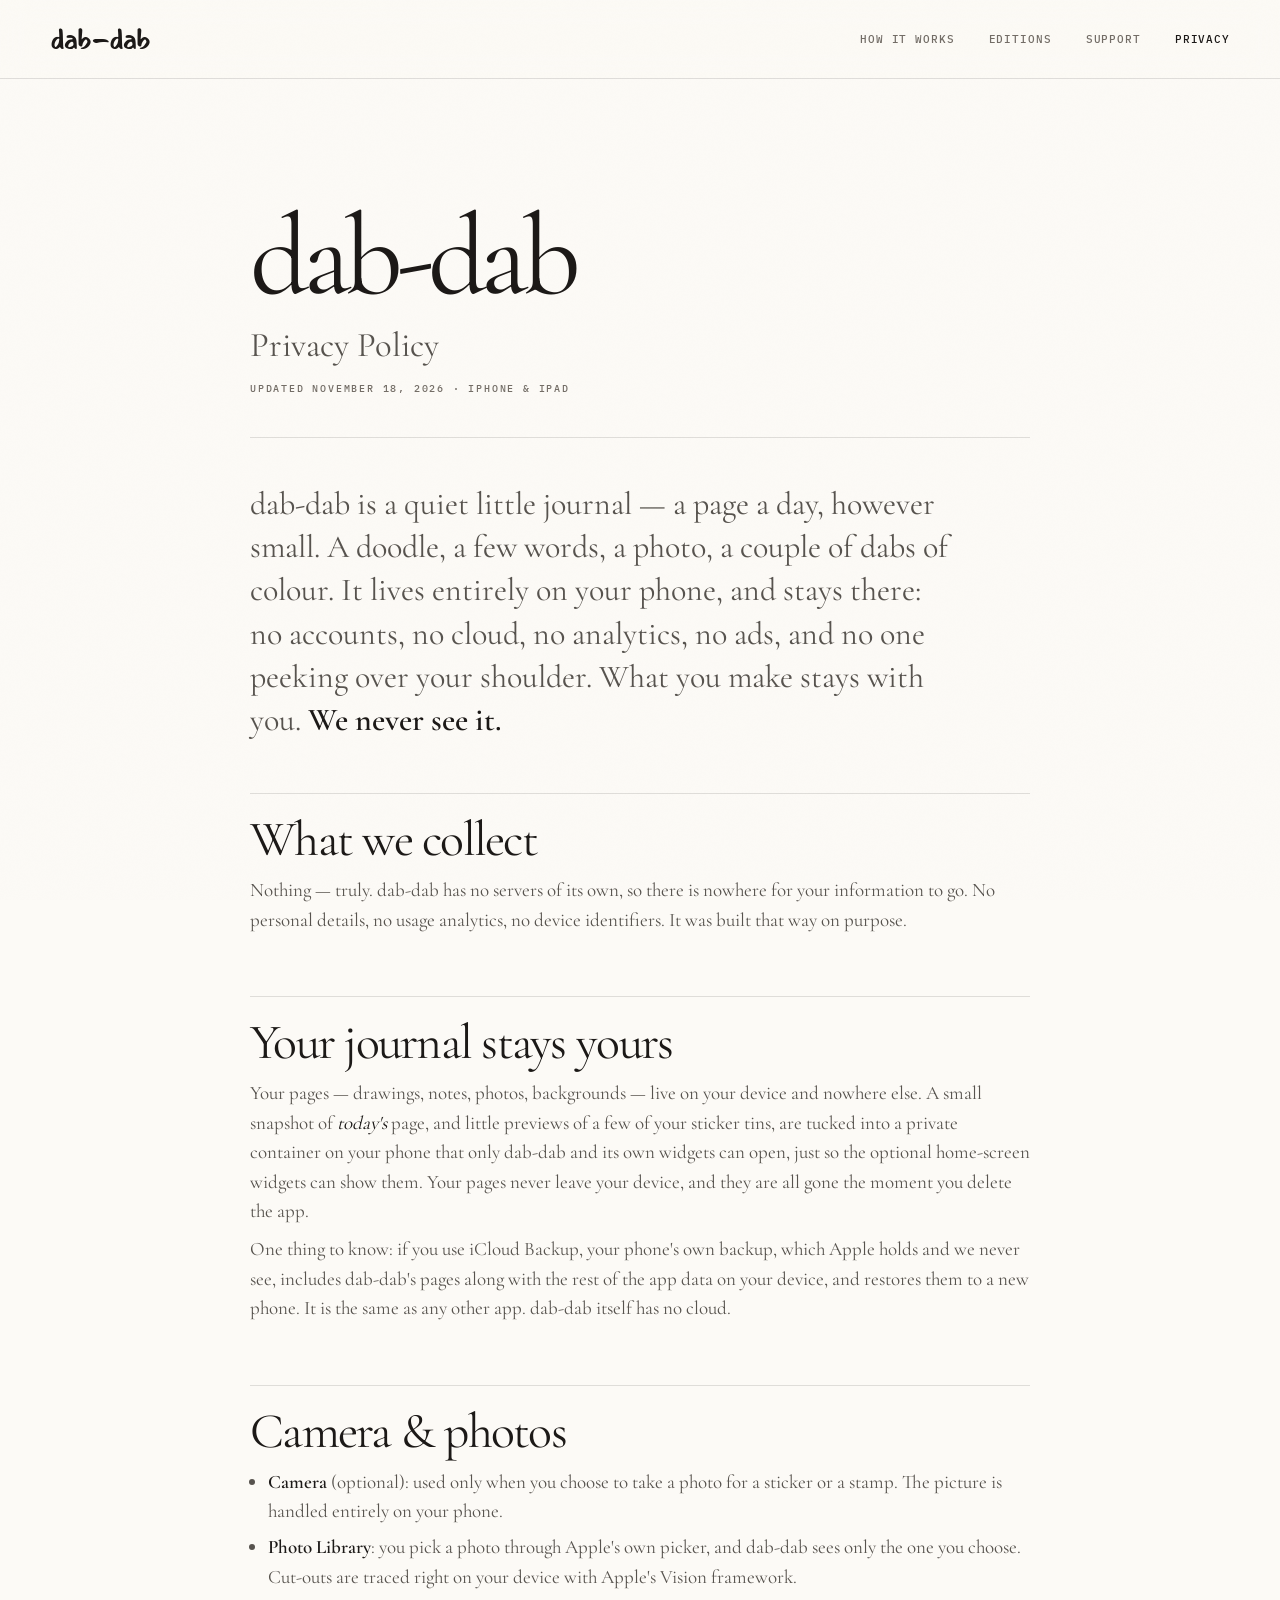
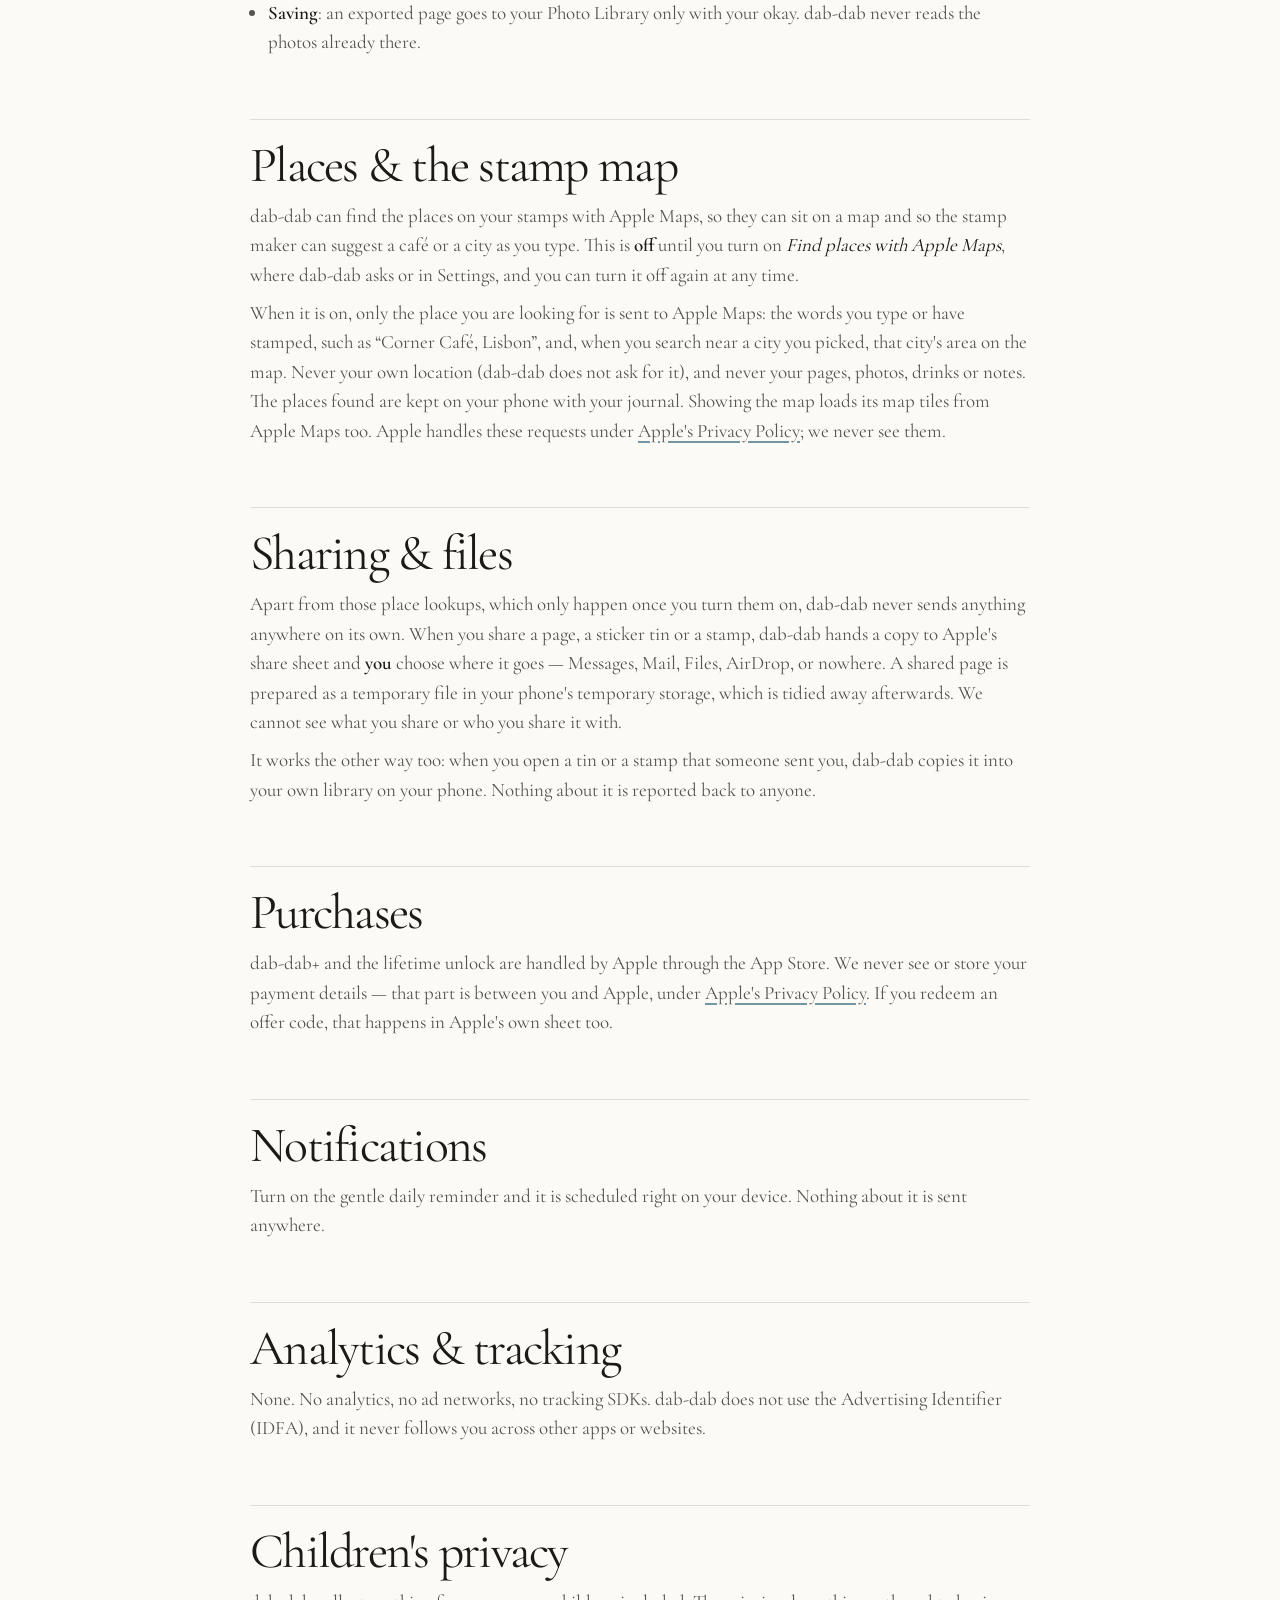
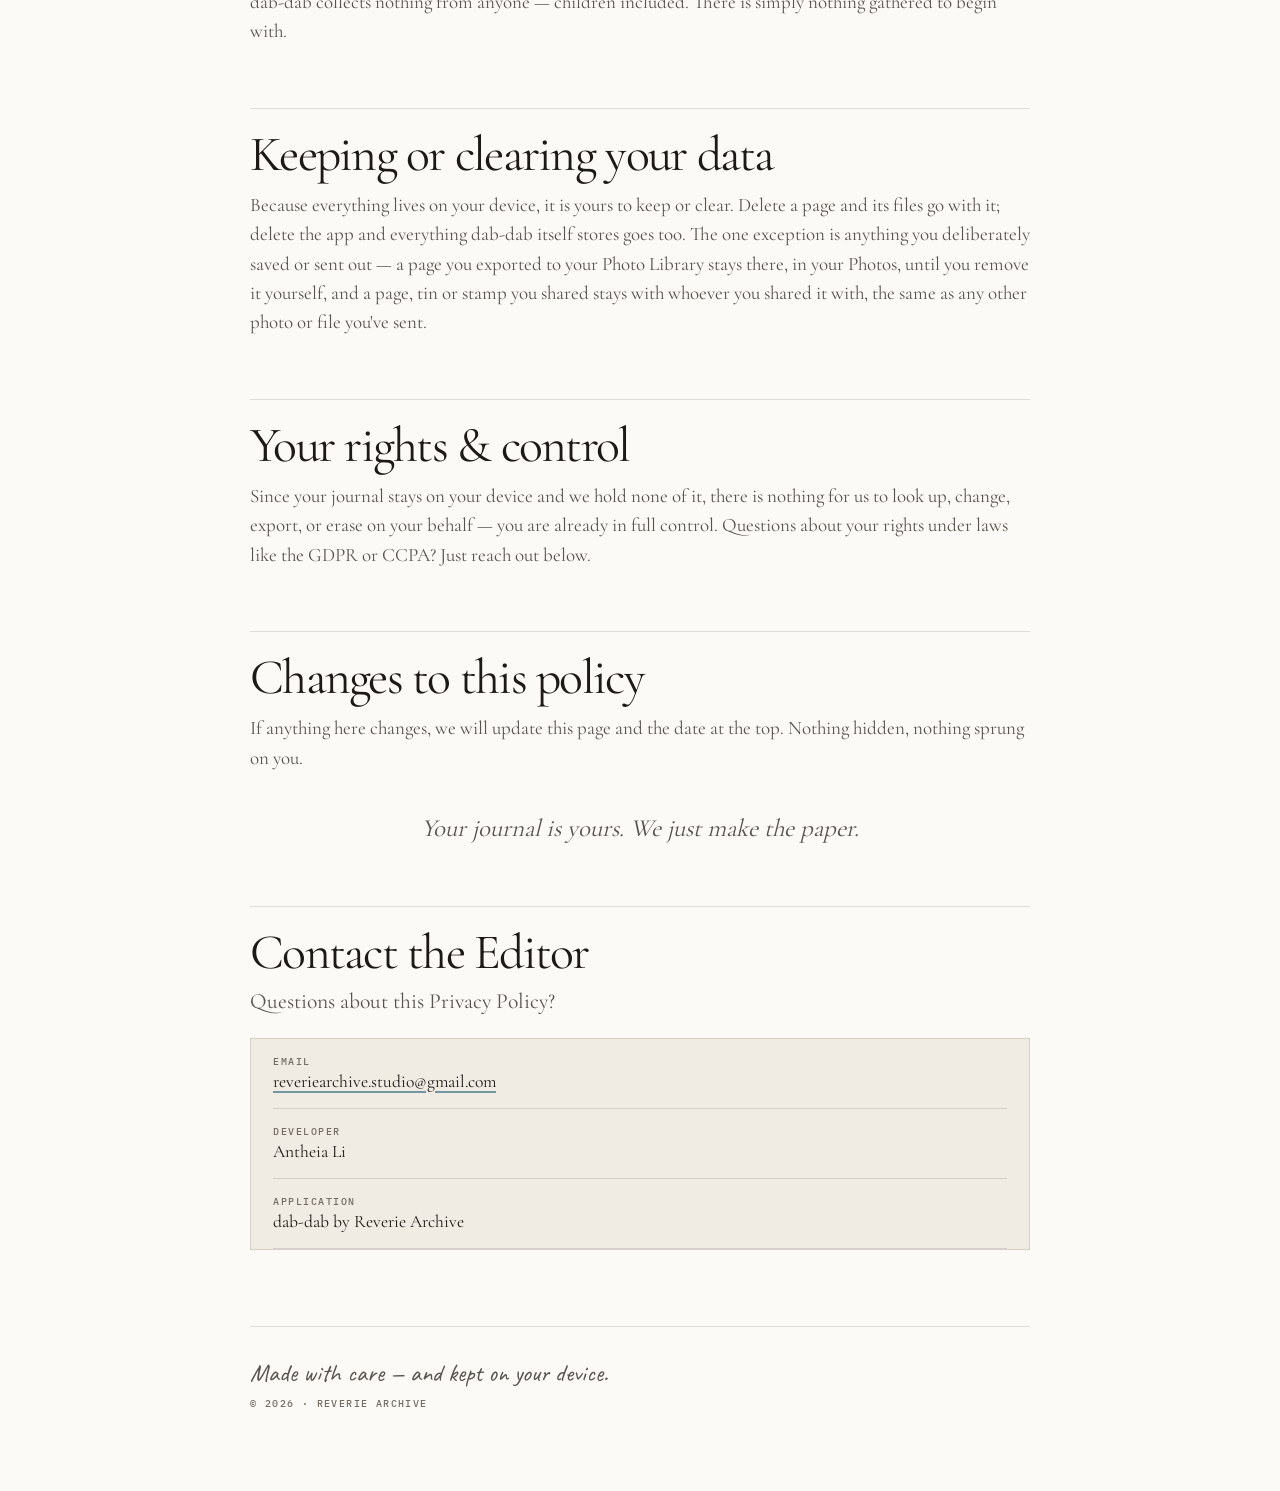
==== commit a141a448: "Add files via upload" ====
--- a/index.html
+++ b/index.html
@@ -186,7 +186,7 @@
     </p>
     <p>
       When it is on, only the place you are looking for is sent to Apple Maps: the words you type or
-      have stamped, such as &ldquo;Blue Bottle Coffee, Oakland&rdquo;, and, when you search near a
+      have stamped, such as &ldquo;Corner Caf&eacute;, Lisbon&rdquo;, and, when you search near a
       city you picked, that city's area on the map. Never your own location (dab-dab does not ask for
       it), and never your pages, photos, drinks or notes. The places found are kept on your phone with
       your journal. Showing the map loads its map tiles from Apple Maps too. Apple handles these requests
